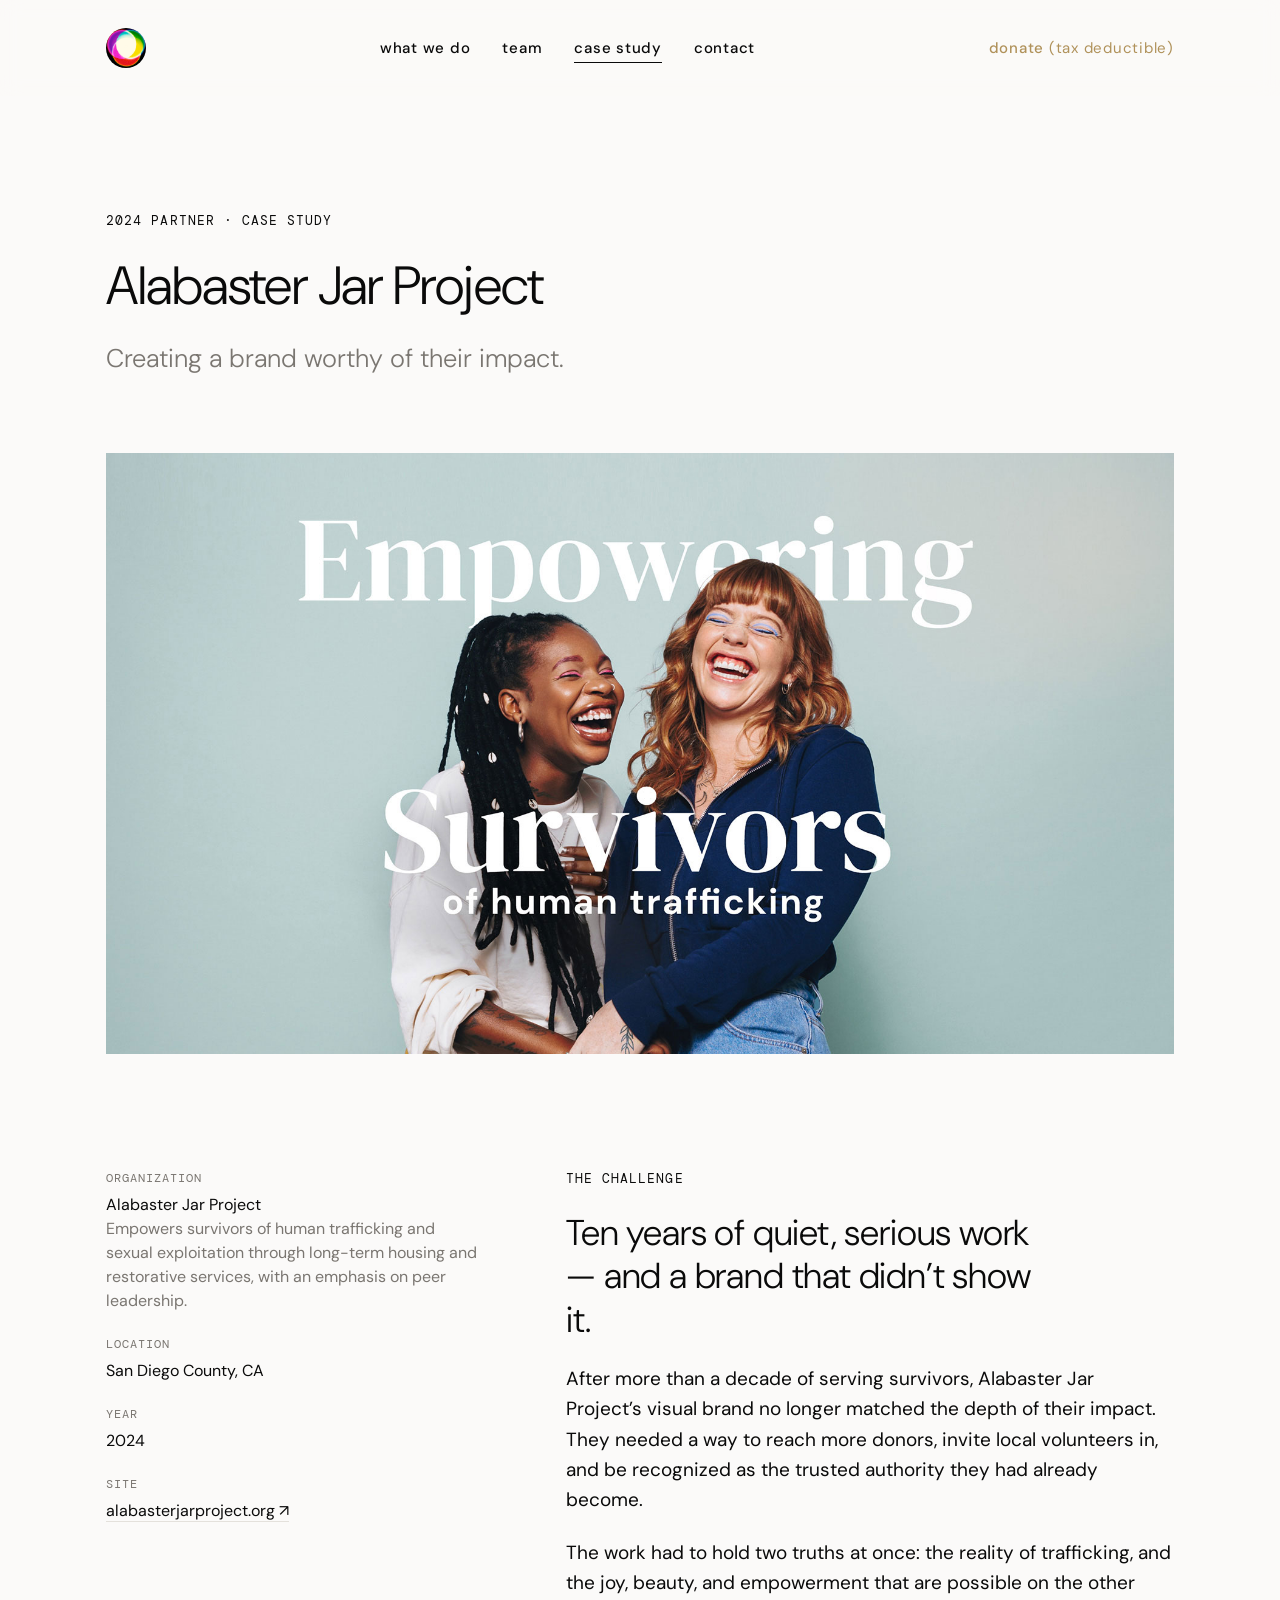
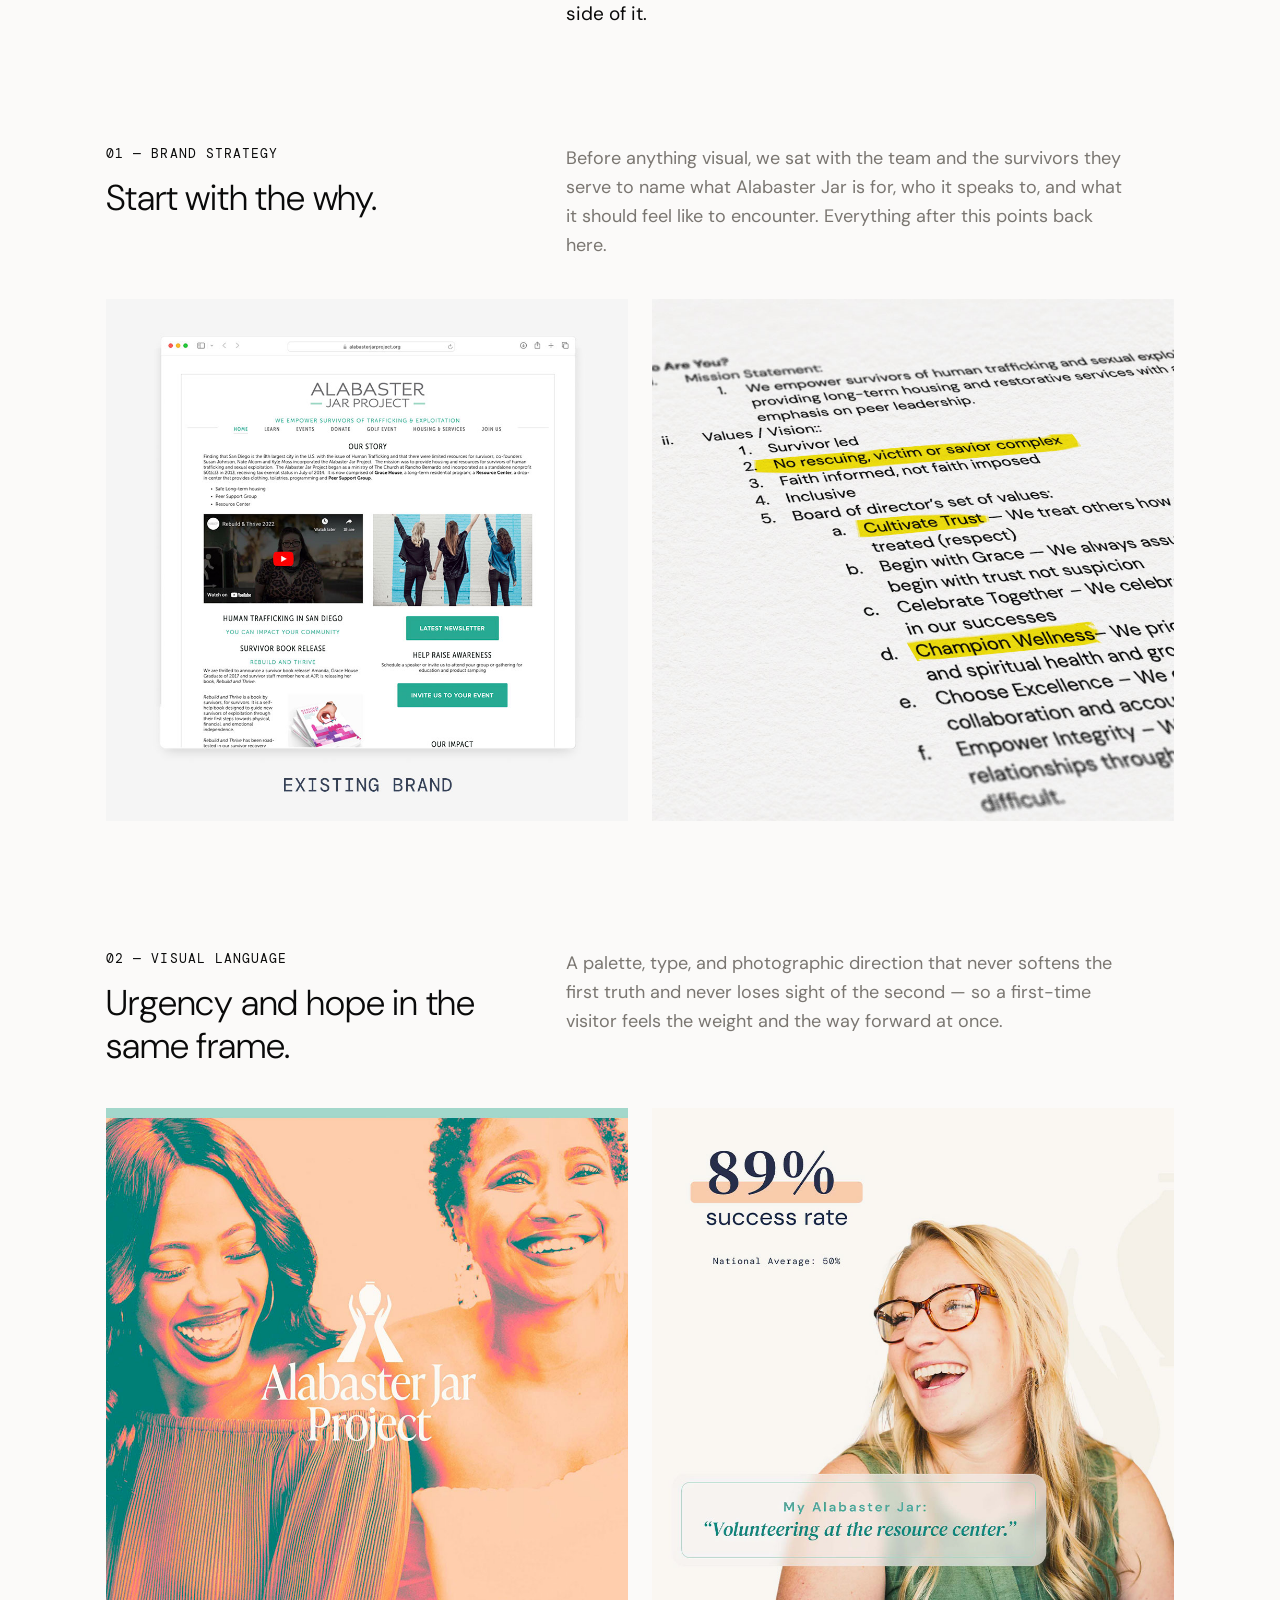
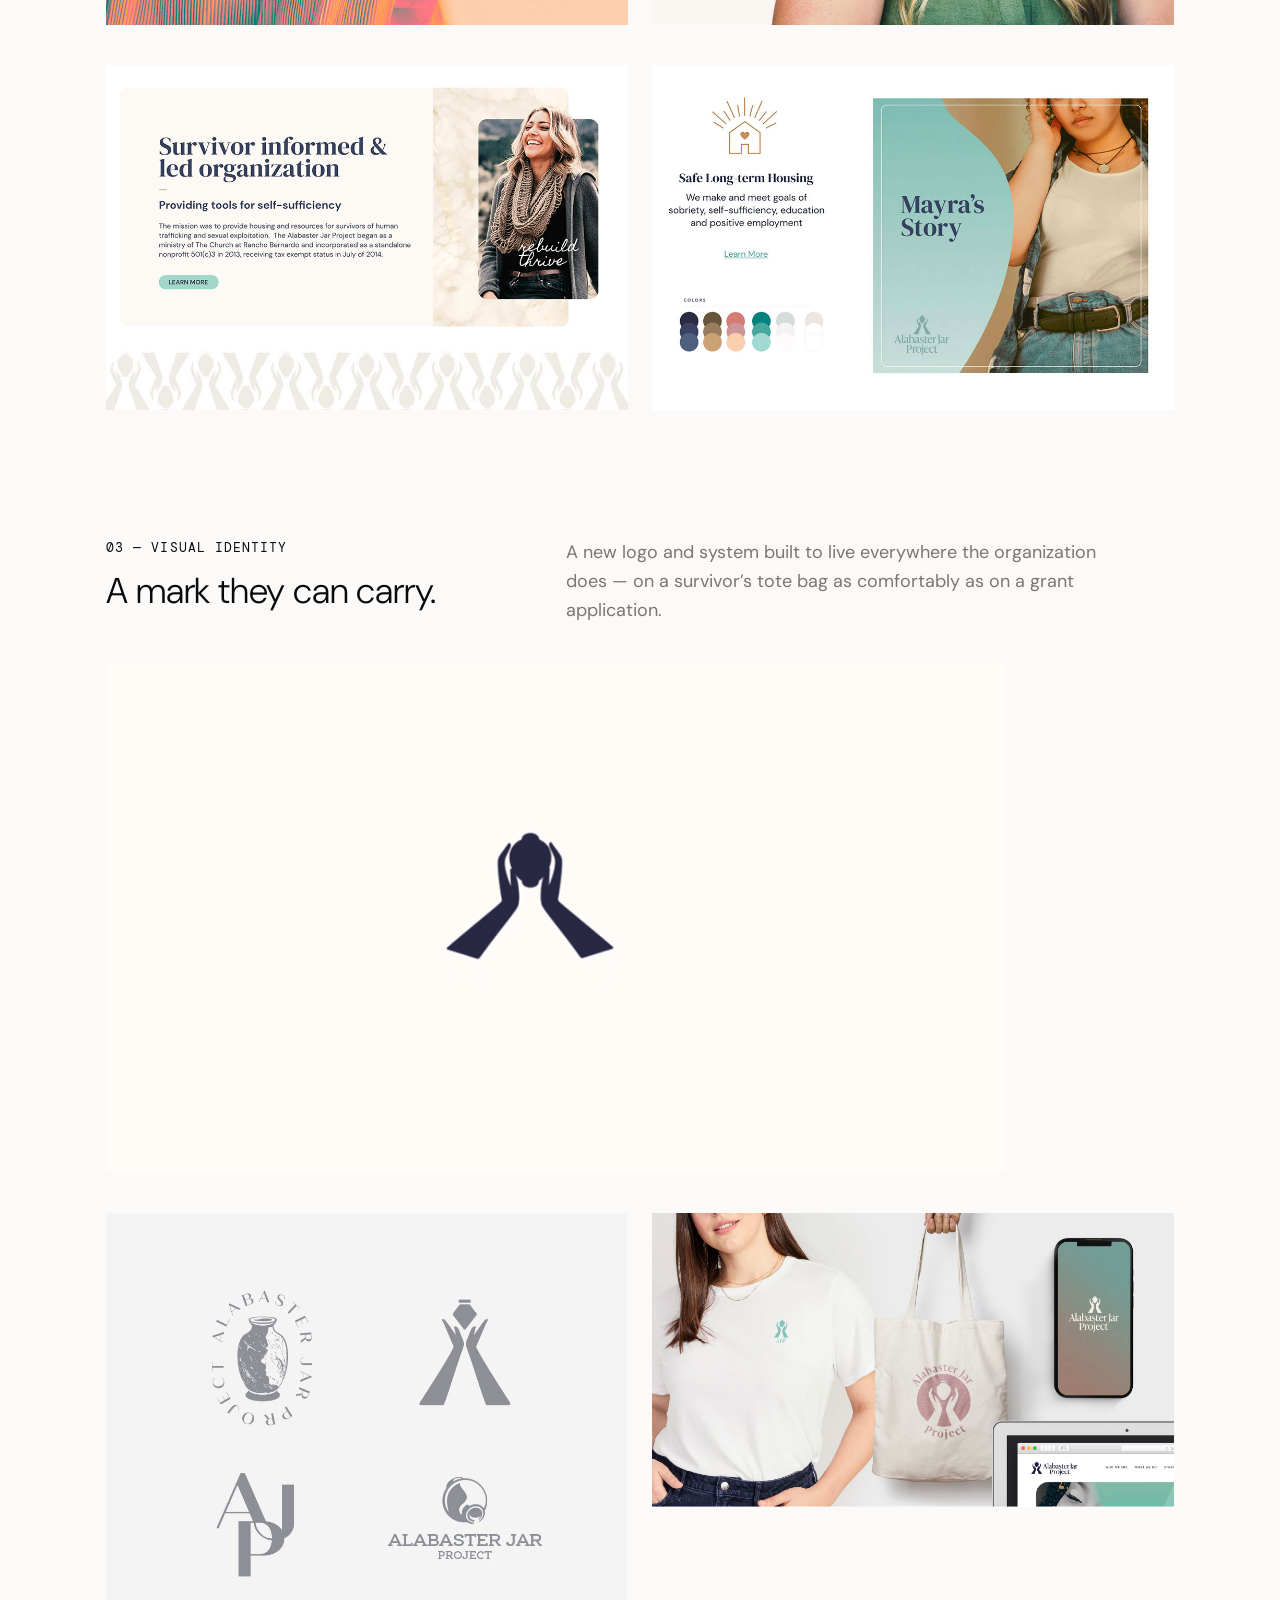
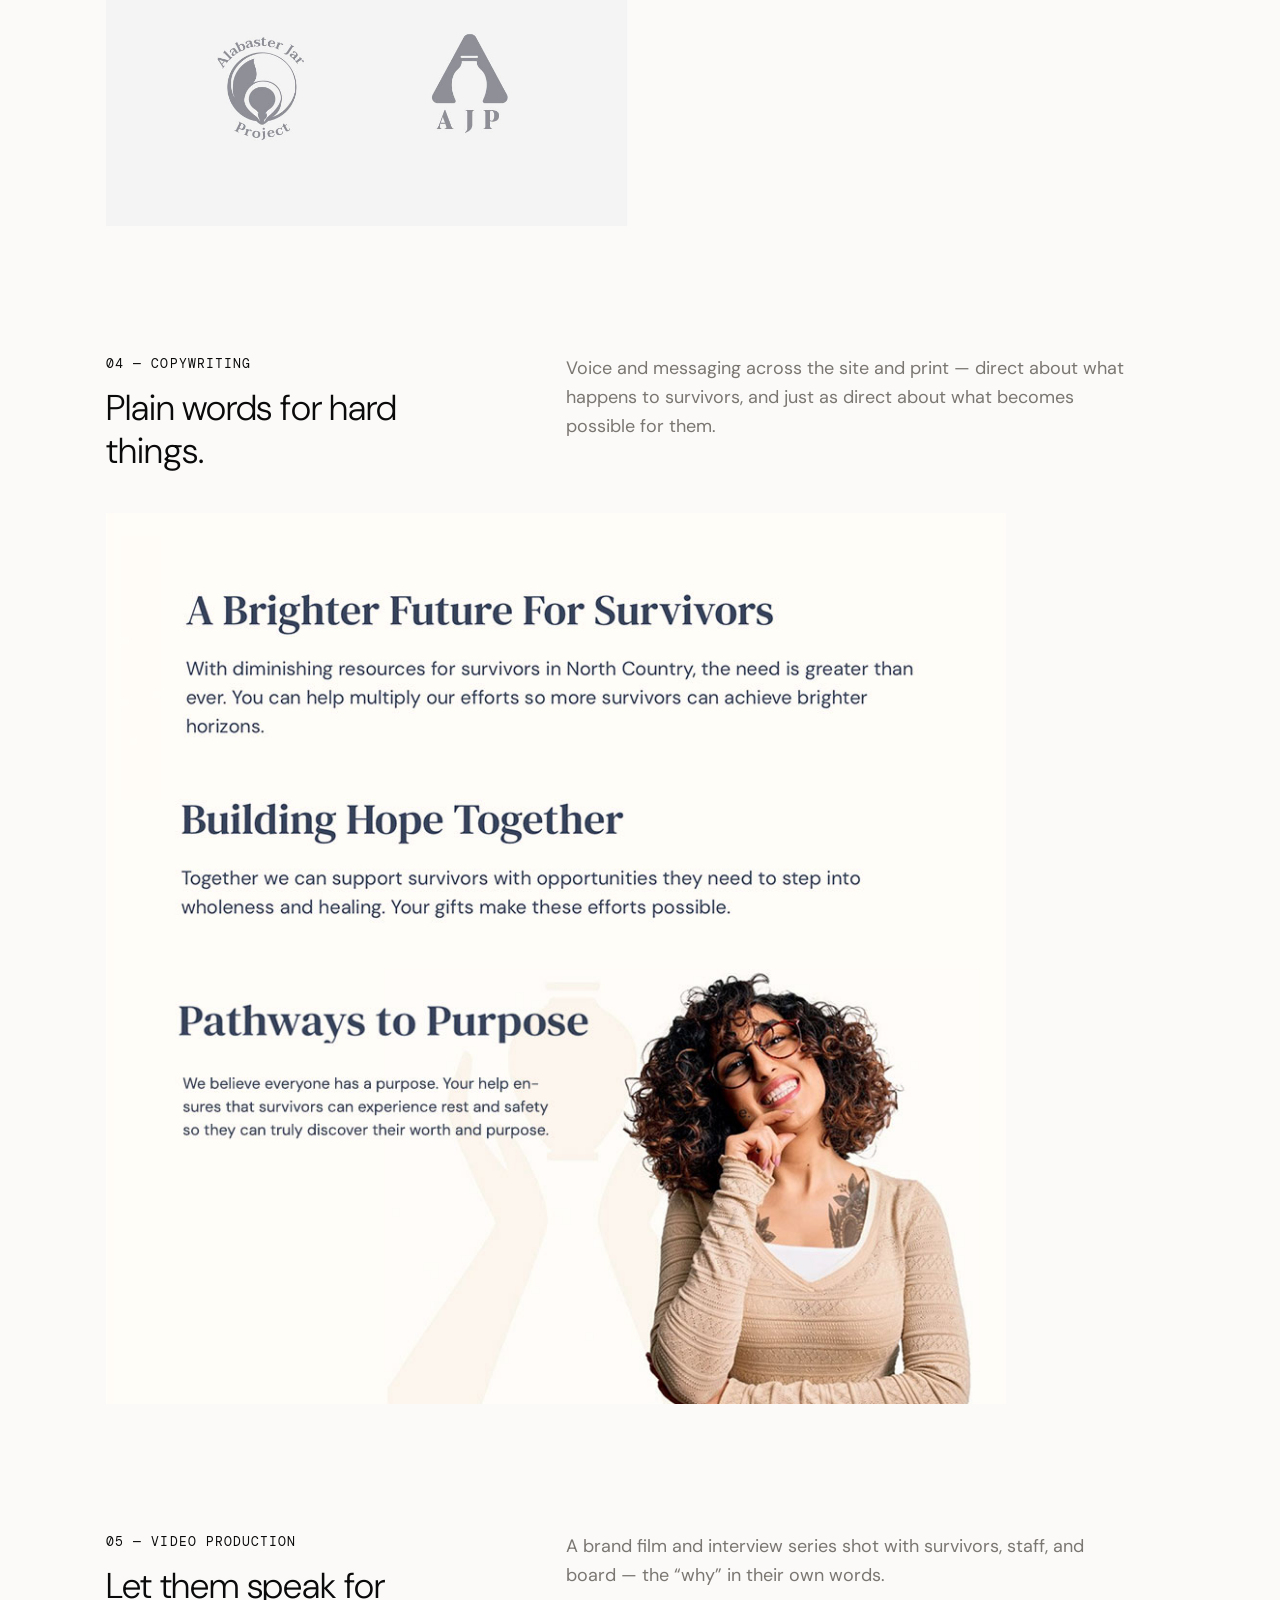
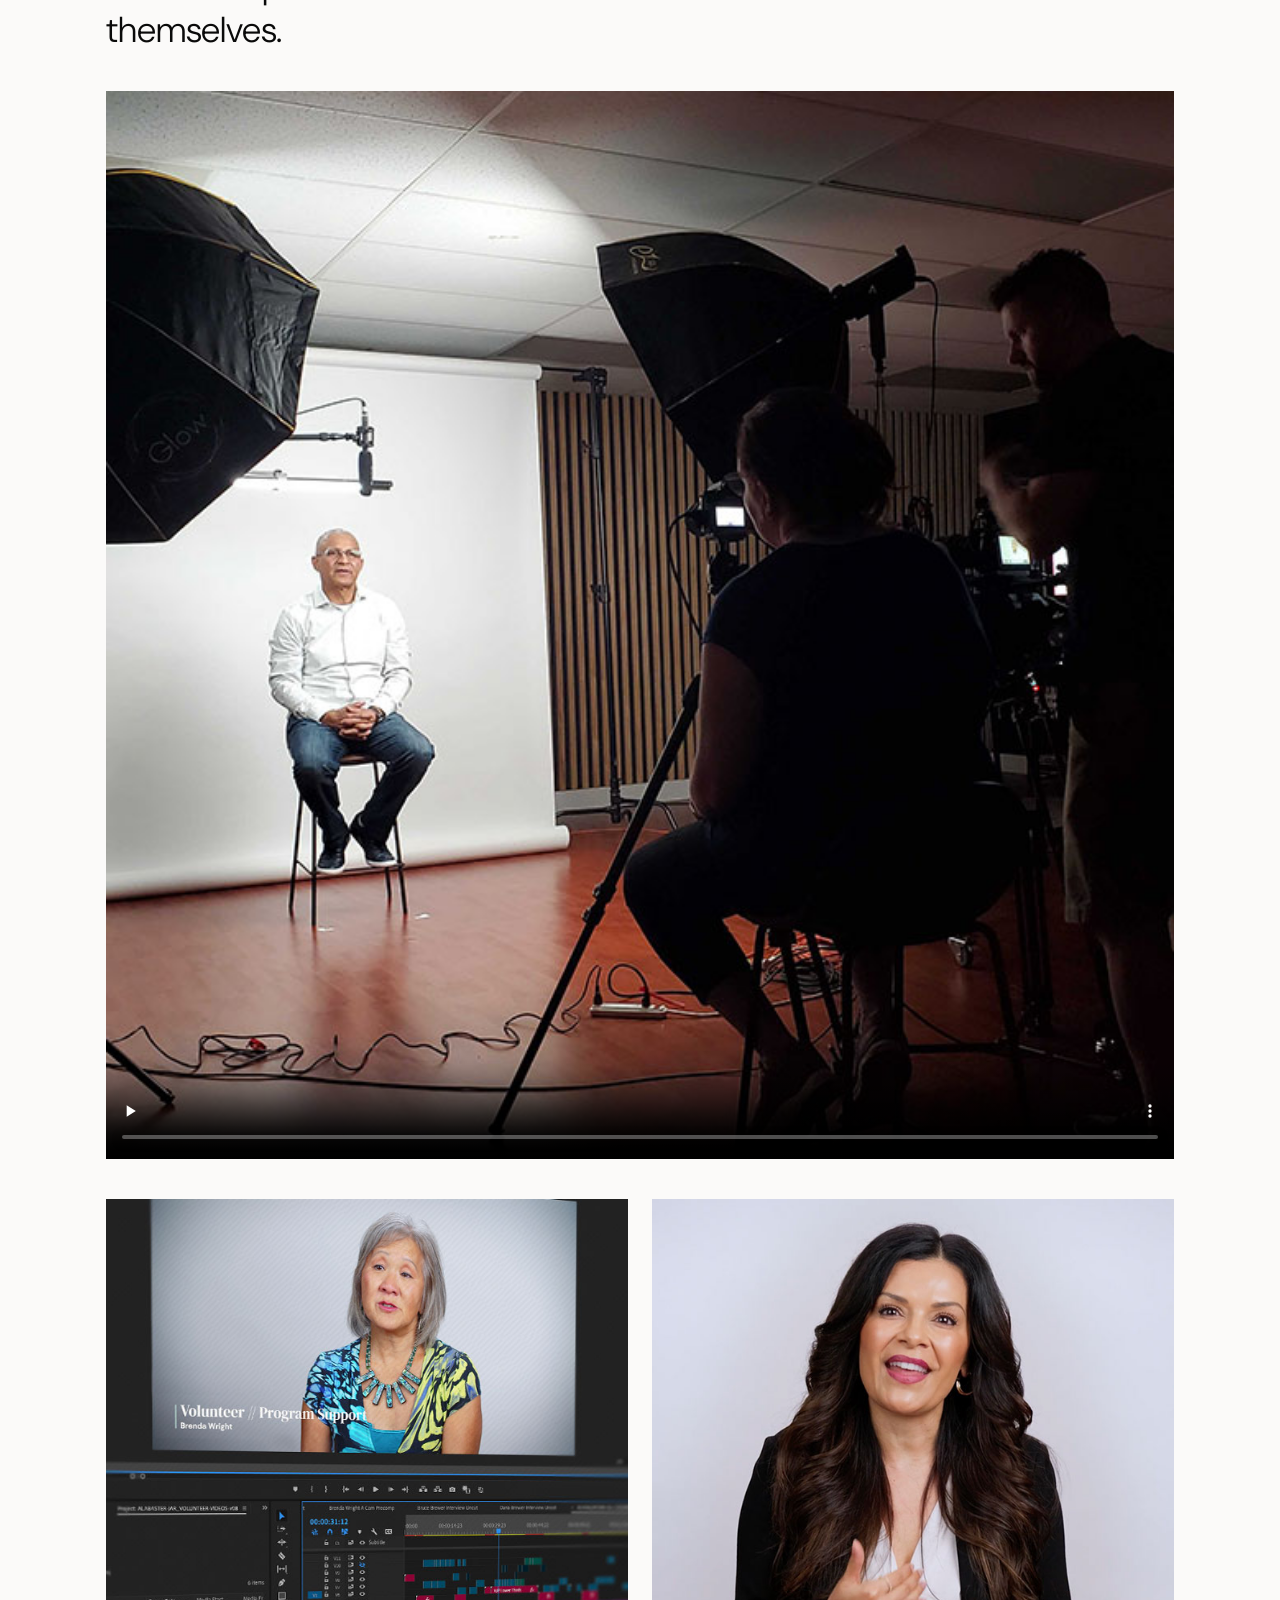
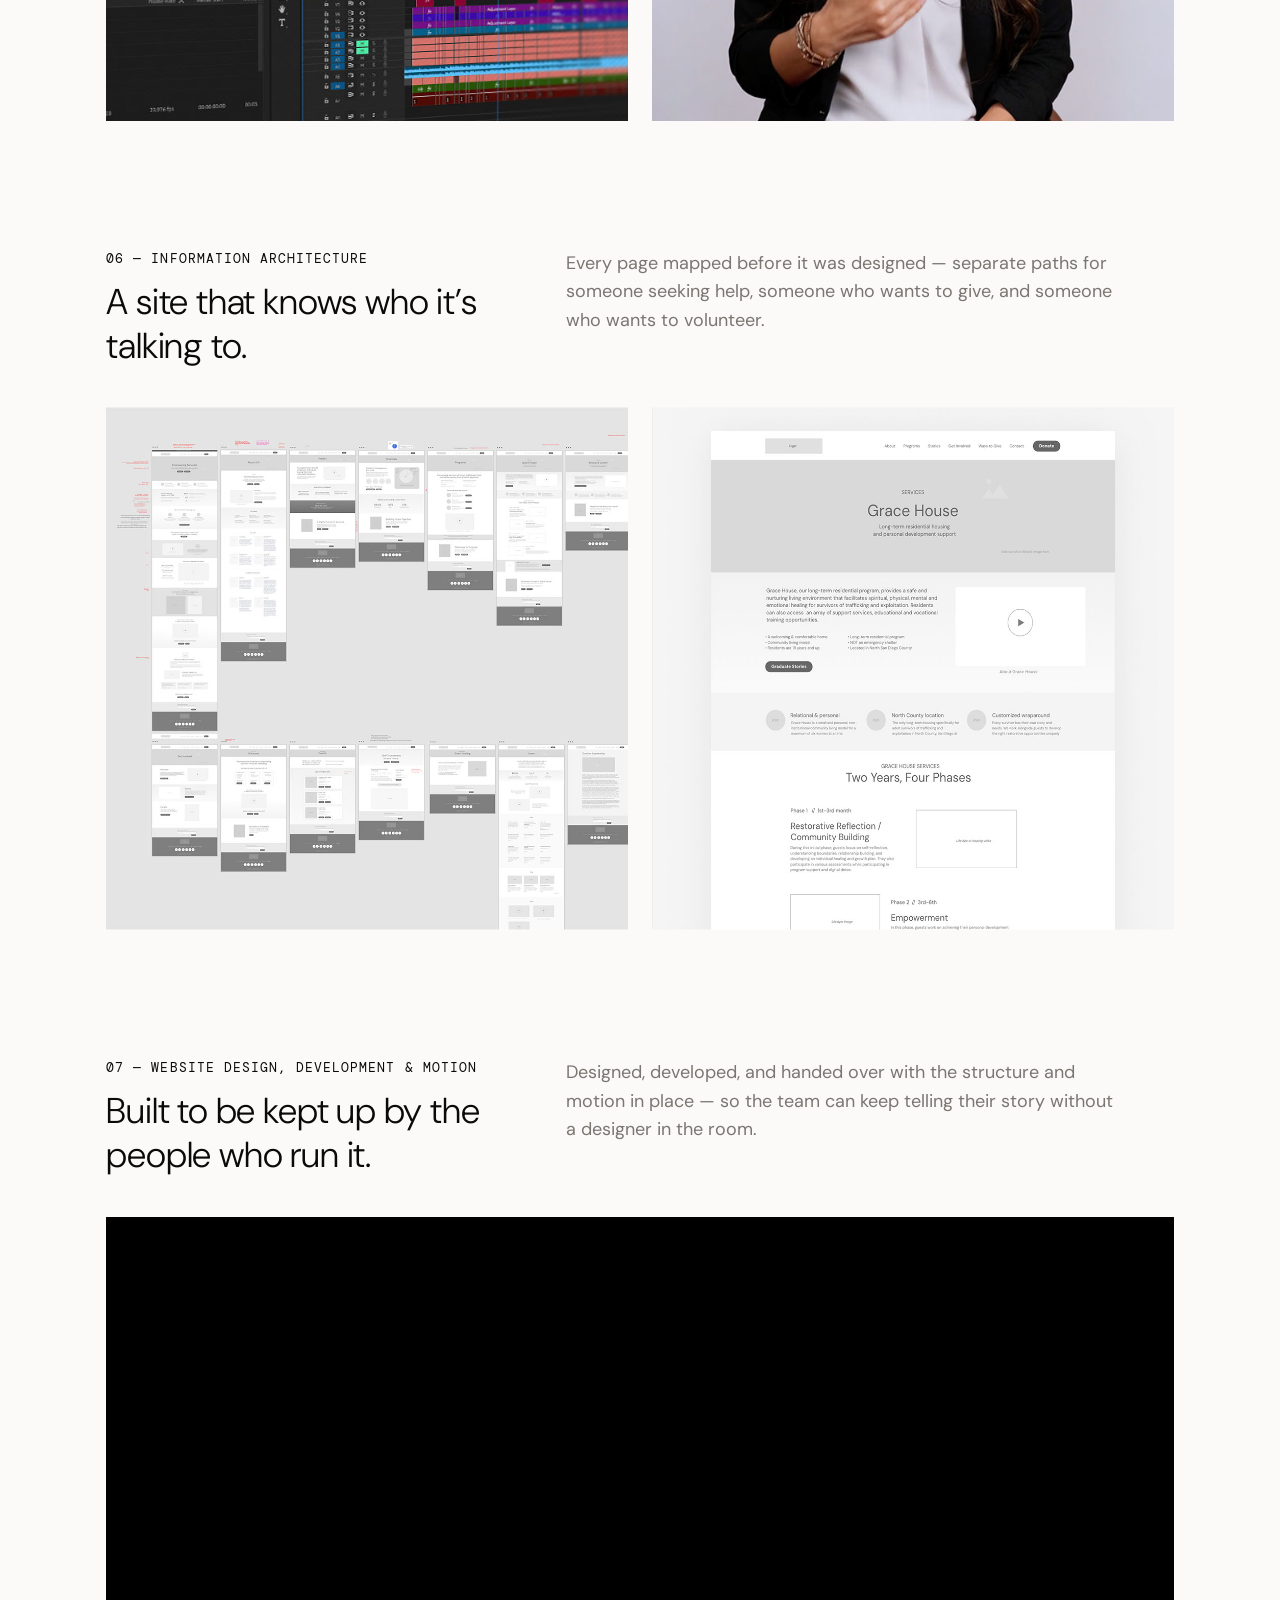
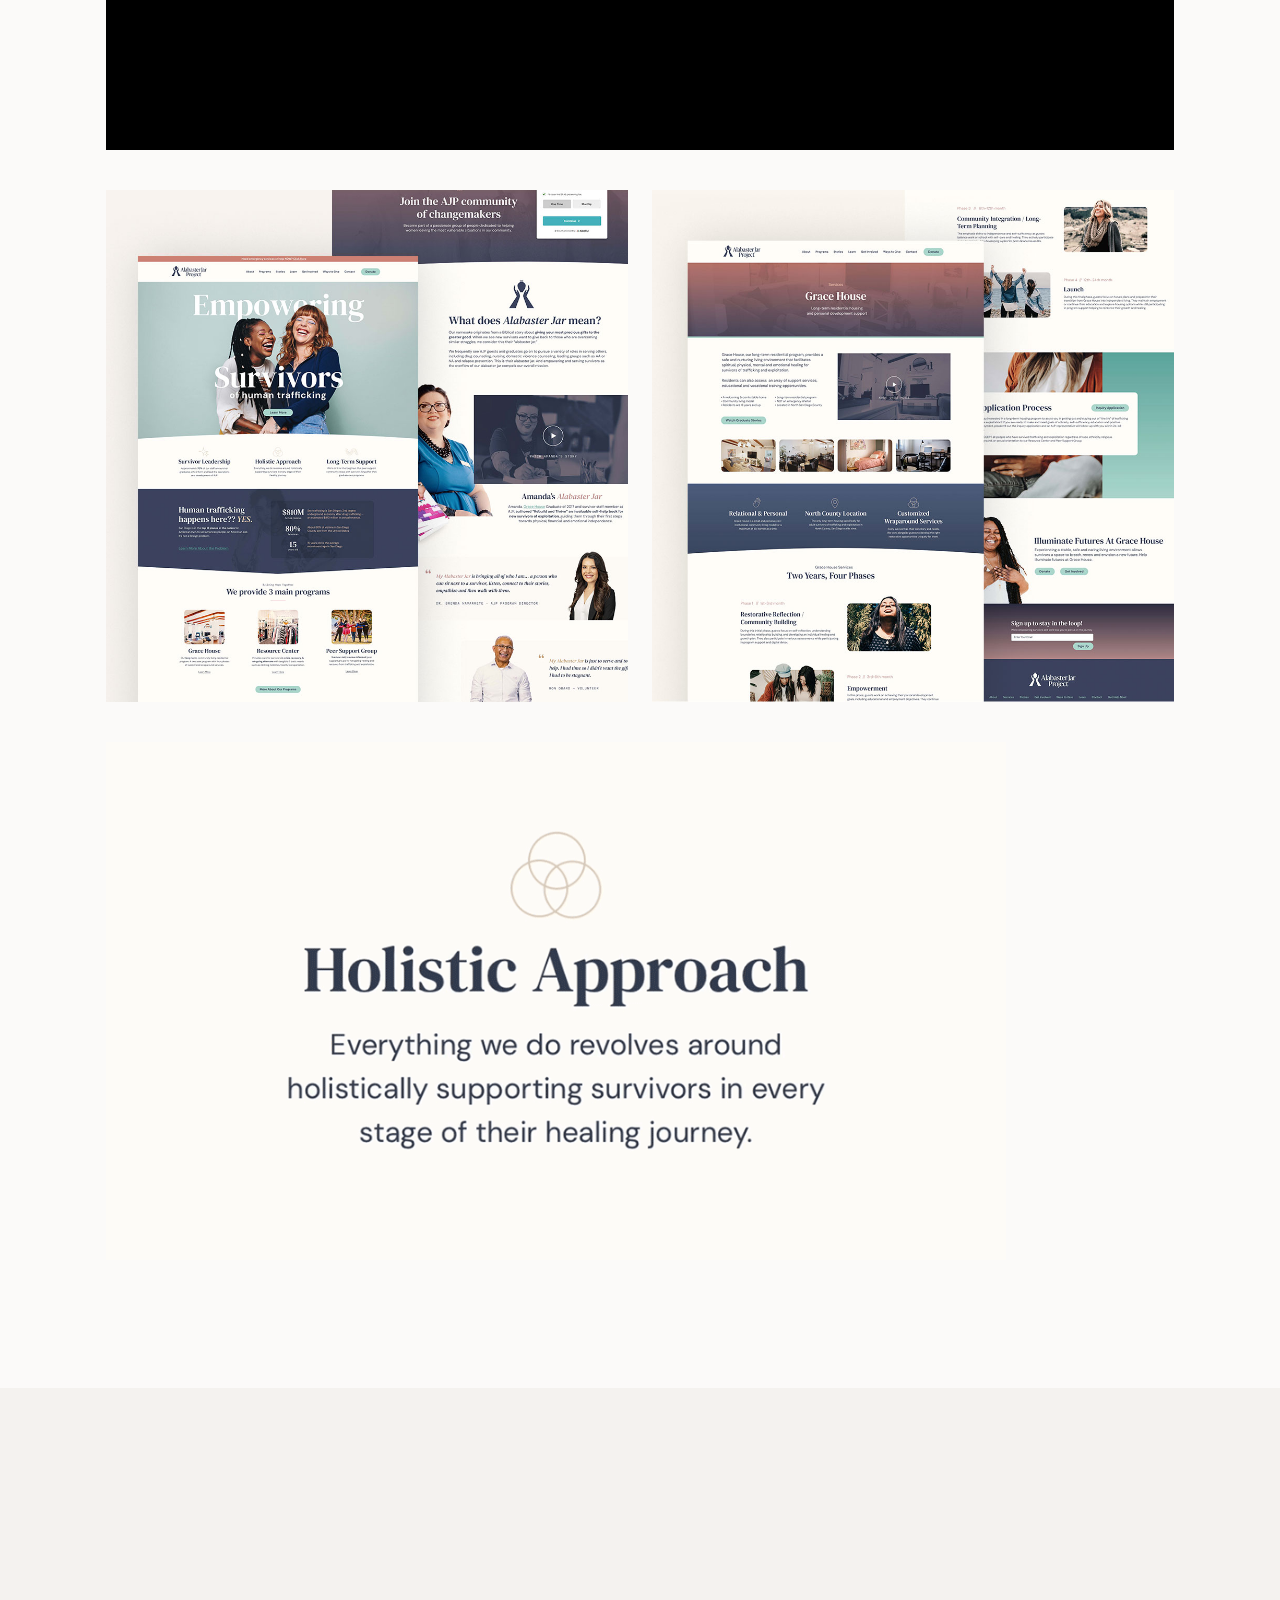
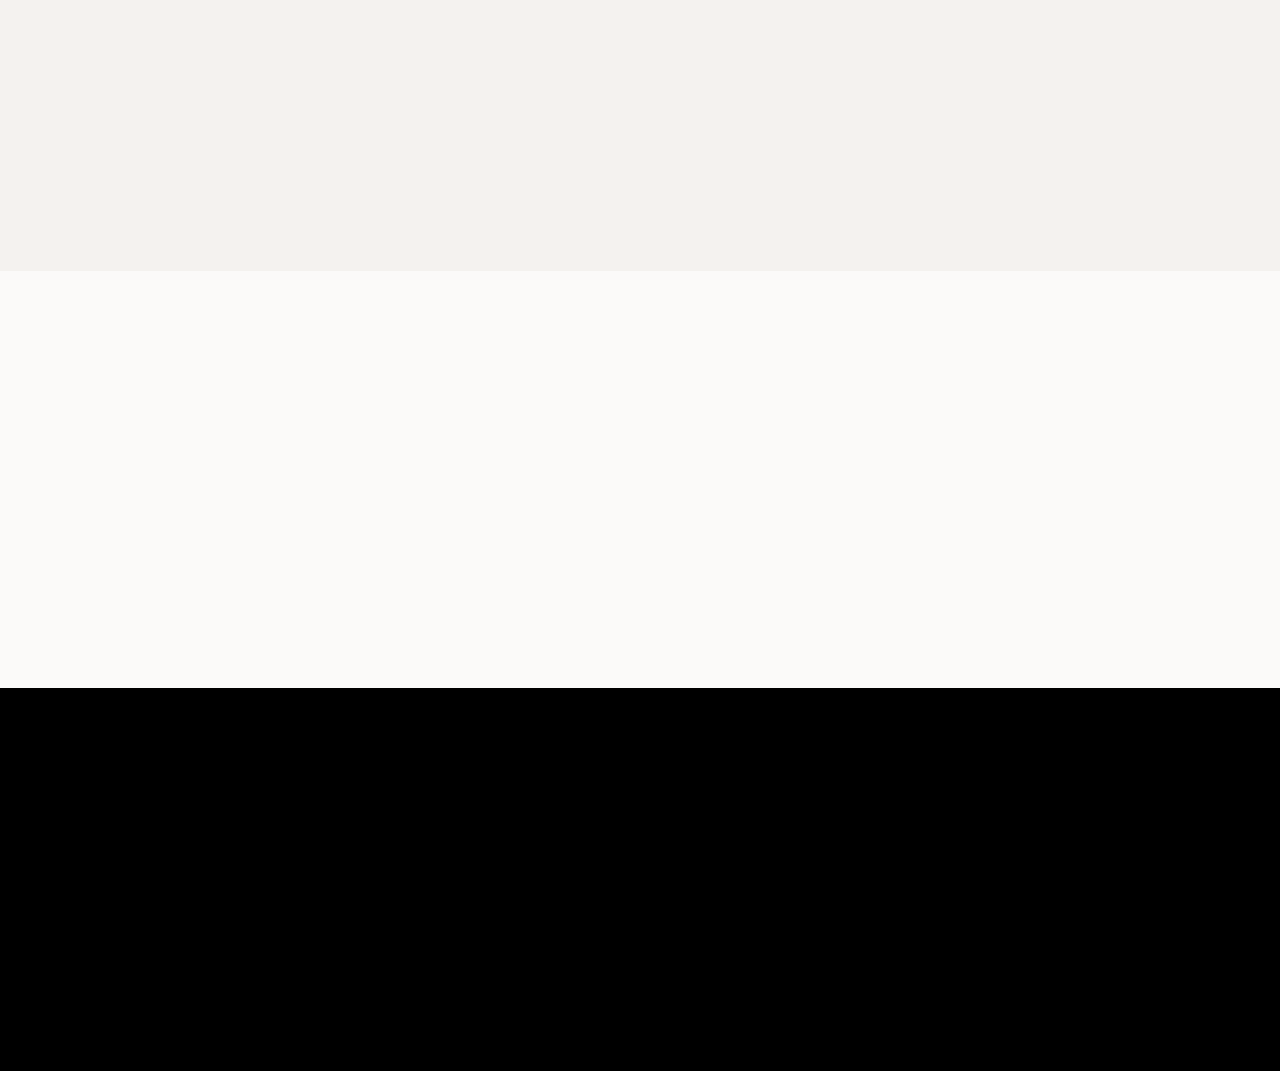
==== case-study.html @ 3134541d "Hello Light site v1: home, case study, team, privacy Co-Authored-By: Claude Fable 5.1 <noreply@anthr" ====
<!doctype html>
<html lang="en">
<head>
  <meta charset="utf-8">
  <meta name="viewport" content="width=device-width, initial-scale=1">
  <title>Alabaster Jar Project — Hello Light</title>
  <meta name="description" content="Creating a brand worthy of their impact. Hello Light's 2024 partnership with Alabaster Jar Project.">
  <meta property="og:image" content="assets/home/Hello-Light-Alabaster-Jar-Project-Hero-Banner.jpg">
  <link rel="preconnect" href="https://fonts.googleapis.com">
  <link rel="preconnect" href="https://fonts.gstatic.com" crossorigin>
  <link href="https://fonts.googleapis.com/css2?family=DM+Mono:wght@400&family=DM+Sans:opsz,wght@9..40,300;9..40,400;9..40,500&display=swap" rel="stylesheet">
  <link rel="icon" type="image/png" sizes="32x32" href="assets/favicon-32.png">
  <link rel="icon" type="image/png" sizes="64x64" href="assets/favicon-64.png">
  <link rel="apple-touch-icon" href="assets/apple-touch-icon.png">
  <link rel="stylesheet" href="styles.css">
</head>
<body>

  <header class="nav" id="top">
    <a class="mark" href="index.html" aria-label="Hello Light — home"><img src="assets/home/StoS-Website.jpg" alt="" width="40" height="40"></a>
    <nav class="nav__links" aria-label="Primary">
      <a href="index.html#what-we-do">what we do</a>
      <a href="team.html">team</a>
      <a href="case-study.html" aria-current="page">case study</a>
      <a href="index.html#contact">contact</a>
    </nav>
    <a class="nav__donate" href="index.html#support">donate <span>(tax deductible)</span></a>
    <button class="nav__toggle" aria-label="Menu" aria-expanded="false" aria-controls="mobile-menu"><span></span><span></span></button>
  </header>
  <nav class="mobile-menu" id="mobile-menu" aria-label="Mobile">
    <a href="index.html#what-we-do">what we do</a>
    <a href="team.html">team</a>
    <a href="case-study.html">case study</a>
    <a href="index.html#contact">contact</a>
    <a href="index.html#support" class="gold">donate</a>
  </nav>

  <main>

    <section class="page-hero">
      <p class="eyebrow">2024 partner · case study</p>
      <h1>Alabaster Jar Project</h1>
      <p class="lede muted">Creating a brand worthy of their impact.</p>
    </section>

    <section class="cs-media cs-media--full">
      <figure>
        <img src="assets/home/Hello-Light-Alabaster-Jar-Project-Hero-Banner.jpg" alt="Alabaster Jar Project — the new website hero: Empowering Survivors of human trafficking" loading="eager">
      </figure>
    </section>

    <section class="cs-intro">
      <div class="cs-intro__facts">
        <dl>
          <div><dt>Organization</dt><dd>Alabaster Jar Project<br><span class="muted">Empowers survivors of human trafficking and sexual exploitation through long-term housing and restorative services, with an emphasis on peer leadership.</span></dd></div>
          <div><dt>Location</dt><dd>San Diego County, CA</dd></div>
          <div><dt>Year</dt><dd>2024</dd></div>
          <div><dt>Site</dt><dd><a href="https://www.alabasterjarproject.org" target="_blank" rel="noopener">alabasterjarproject.org ↗</a></dd></div>
        </dl>
      </div>
      <div class="cs-intro__body">
        <p class="eyebrow">The challenge</p>
        <h2>Ten years of quiet, serious work — and a brand that didn’t show it.</h2>
        <p>After more than a decade of serving survivors, Alabaster Jar Project’s visual brand no longer matched the depth of their impact. They needed a way to reach more donors, invite local volunteers in, and be recognized as the trusted authority they had already become.</p>
        <p>The work had to hold two truths at once: the reality of trafficking, and the joy, beauty, and empowerment that are possible on the other side of it.</p>
      </div>
    </section>

    <!-- 01 Strategy -->
    <section class="phase">
      <div class="phase__head">
        <div class="phase__title">
          <p class="eyebrow">01 — Brand strategy</p>
          <h2>Start with the why.</h2>
        </div>
        <p>Before anything visual, we sat with the team and the survivors they serve to name what Alabaster Jar is for, who it speaks to, and what it should feel like to encounter. Everything after this points back here.</p>
      </div>
      <div class="grid-2 square">
        <figure><img src="assets/case-study/AJP/Strategy-01.jpg" alt="Brand strategy workshop material" loading="lazy"></figure>
        <figure><img src="assets/case-study/AJP/Strategy-02.jpg" alt="Brand strategy — positioning" loading="lazy"></figure>
      </div>
    </section>

    <!-- 02 Visual language -->
    <section class="phase">
      <div class="phase__head">
        <div class="phase__title">
          <p class="eyebrow">02 — Visual language</p>
          <h2>Urgency and hope in the same frame.</h2>
        </div>
        <p>A palette, type, and photographic direction that never softens the first truth and never loses sight of the second — so a first-time visitor feels the weight and the way forward at once.</p>
      </div>
      <div class="grid-2">
        <figure><img src="assets/case-study/AJP/Visual-Lauguage-01.jpg" alt="Visual language — mood and palette" loading="lazy"></figure>
        <figure><img src="assets/case-study/AJP/Visual-Lauguage-04.jpg" alt="Visual language — typography" loading="lazy"></figure>
      </div>
      <div class="grid-2">
        <figure><img src="assets/case-study/AJP/Visual-Lauguage-02.jpg" alt="Visual language — photography direction" loading="lazy"></figure>
        <figure><img src="assets/case-study/AJP/Visual-Lauguage-03.jpg" alt="Visual language — layout" loading="lazy"></figure>
      </div>
    </section>

    <!-- 03 Identity -->
    <section class="phase">
      <div class="phase__head">
        <div class="phase__title">
          <p class="eyebrow">03 — Visual identity</p>
          <h2>A mark they can carry.</h2>
        </div>
        <p>A new logo and system built to live everywhere the organization does — on a survivor’s tote bag as comfortably as on a grant application.</p>
      </div>
      <div class="grid-1 narrow">
        <figure><img src="assets/case-study/AJP/AJP-Logo-Animation.gif" alt="Alabaster Jar Project logo animation" loading="lazy"></figure>
      </div>
      <div class="grid-2">
        <figure><img src="assets/case-study/AJP/Logo-01.jpg" alt="Logo construction" loading="lazy"></figure>
        <figure><img src="assets/case-study/AJP/Logo-03.jpg" alt="Logo applied to merchandise and devices" loading="lazy"></figure>
      </div>
    </section>

    <!-- 04 Copywriting -->
    <section class="phase">
      <div class="phase__head">
        <div class="phase__title">
          <p class="eyebrow">04 — Copywriting</p>
          <h2>Plain words for hard things.</h2>
        </div>
        <p>Voice and messaging across the site and print — direct about what happens to survivors, and just as direct about what becomes possible for them.</p>
      </div>
      <div class="grid-1 narrow">
        <figure><img src="assets/case-study/AJP/copywriting.jpg" alt="Website copy — A Brighter Future For Survivors" loading="lazy"></figure>
      </div>
    </section>

    <!-- 05 Film -->
    <section class="phase">
      <div class="phase__head">
        <div class="phase__title">
          <p class="eyebrow">05 — Video production</p>
          <h2>Let them speak for themselves.</h2>
        </div>
        <p>A brand film and interview series shot with survivors, staff, and board — the “why” in their own words.</p>
      </div>
      <div class="grid-1">
        <figure>
          <video controls preload="none" playsinline poster="assets/case-study/AJP/Video-Production-01.jpg">
            <source src="assets/case-study/AJP/AJP-It-Take-A-Community-1080.mp4" type="video/mp4">
          </video>
        </figure>
      </div>
      <div class="grid-2 square">
        <figure><img src="assets/case-study/AJP/Video-Production-02.jpg" alt="On set — interview lighting" loading="lazy"></figure>
        <figure><img src="assets/case-study/AJP/Video-Production-03.jpg" alt="On set — interview" loading="lazy"></figure>
      </div>
    </section>

    <!-- 06 Information architecture -->
    <section class="phase">
      <div class="phase__head">
        <div class="phase__title">
          <p class="eyebrow">06 — Information architecture</p>
          <h2>A site that knows who it’s talking to.</h2>
        </div>
        <p>Every page mapped before it was designed — separate paths for someone seeking help, someone who wants to give, and someone who wants to volunteer.</p>
      </div>
      <div class="grid-2">
        <figure><img src="assets/case-study/AJP/Info-Architecture-01.jpg" alt="Sitemap and page wireframes" loading="lazy"></figure>
        <figure><img src="assets/case-study/AJP/Info-Architecture-02.jpg" alt="Page wireframes" loading="lazy"></figure>
      </div>
    </section>

    <!-- 07 Website -->
    <section class="phase">
      <div class="phase__head">
        <div class="phase__title">
          <p class="eyebrow">07 — Website design, development &amp; motion</p>
          <h2>Built to be kept up by the people who run it.</h2>
        </div>
        <p>Designed, developed, and handed over with the structure and motion in place — so the team can keep telling their story without a designer in the room.</p>
      </div>
      <div class="grid-1">
        <figure>
          <video autoplay muted loop playsinline preload="metadata">
            <source src="assets/case-study/AJP/Website-Design-03.mp4" type="video/mp4">
          </video>
        </figure>
      </div>
      <div class="grid-2">
        <figure><img src="assets/case-study/AJP/Website-Design-01.jpg" alt="Website — homepage and join page" loading="lazy"></figure>
        <figure><img src="assets/case-study/AJP/Website-Design-04.jpg" alt="Website — interior pages" loading="lazy"></figure>
      </div>
      <div class="grid-1 narrow">
        <figure><img src="assets/case-study/AJP/Website-Design-02.gif" alt="Website — scrolling walkthrough" loading="lazy"></figure>
      </div>
    </section>

    <section class="cs-quotes">
      <blockquote>
        <p>“Collaborating with Hello Light, we created a new logo, videos, brand guide and website. But just as valuable, they helped us dig deeper and tell the ‘why’ behind what we do.”</p>
        <cite>Nate Alcorn — Board Director</cite>
      </blockquote>
      <blockquote>
        <p>“Before working with Hello Light, we spent all of our time and resources on our mission, not brand. This update was such a gift and we believe it will increase volunteer and donor engagement so we can help more survivors.”</p>
        <cite>Susan Johnson — Director &amp; Co-Founder</cite>
      </blockquote>
    </section>

    <section class="cs-next">
      <p class="lede">Every year, one nonprofit. If you know one that should be next — or you’d like to help this continue — we’d love to hear from you.</p>
      <div class="hero__ctas">
        <a class="btn" href="mailto:hello@hellolight.org">say hello</a>
        <a class="btn" href="index.html#support">support the work</a>
      </div>
    </section>

  </main>

  <footer class="footer">
    <p class="verse">“He himself was not the light; he came only as a witness to the light.”<br><span>John 1:8</span></p>
    <div class="footer__row">
      <a class="wordmark" href="index.html"><img class="footer__logo" src="assets/home/hello-light-logo-horizontal-dark.svg" alt="hello light"></a>
      <nav class="footer__links" aria-label="Footer">
        <a href="index.html#what-we-do">what we do</a>
        <a href="team.html">team</a>
        <a href="case-study.html">case study</a>
        <a href="index.html#contact">contact</a>
        <a href="index.html#support">donate</a>
      </nav>
      <div class="footer__social">
        <a href="https://www.instagram.com/_hello_light" rel="noopener" target="_blank">instagram</a>
        <a href="https://www.linkedin.com/company/hellolight" rel="noopener" target="_blank">linkedin</a>
      </div>
    </div>
    <div class="footer__legal">
      <span>© <span id="year">2026</span> Hello Light. All rights reserved.</span>
      <a href="privacy.html">Privacy &amp; Terms</a>
    </div>
  </footer>

  <script src="main.js"></script>
</body>
</html>
---- styles.css ----
/* ---------- Hello Light — base ---------- */
:root {
  --bg: #fbfaf9;
  --bg-2: #f4f2ef;
  --ink: #0a0a0a;
  --muted: #7a7671;
  --line: #e4e1dc;
  --gold: #c1a36a;
  --gold-deep: #b0925a;

  --sans: "DM Sans", system-ui, -apple-system, sans-serif;
  --mono: "DM Mono", ui-monospace, SFMono-Regular, Menlo, monospace;
  /* Wordmark: Neue Haas Grotesk Display Pro 55 Roman when you add an Adobe Fonts kit. */
  --wordmark: "neue-haas-grotesk-display", "DM Sans", system-ui, sans-serif;

  --pad: clamp(24px, 8.3vw, 120px);
  --max: 1440px;
}

*, *::before, *::after { box-sizing: border-box; }
html { scroll-behavior: smooth; -webkit-text-size-adjust: 100%; }
body {
  margin: 0;
  background: var(--bg);
  color: var(--ink);
  font-family: var(--sans);
  font-weight: 400;
  font-size: 18px;
  line-height: 1.5;
  -webkit-font-smoothing: antialiased;
}
img { max-width: 100%; display: block; }
a { color: inherit; text-decoration: none; }
h1, h2, h3, p, ul, ol, figure, blockquote { margin: 0; }
ul, ol { padding: 0; list-style: none; }
.sr-only { position: absolute; width: 1px; height: 1px; overflow: hidden; clip: rect(0 0 0 0); white-space: nowrap; }

/* ---------- type ---------- */
.eyebrow {
  font-family: var(--mono);
  font-size: 13px;
  letter-spacing: 0.08em;
  text-transform: uppercase;
  color: var(--ink);
}
h1 {
  font-weight: 300;
  font-size: clamp(34px, 4.2vw, 60px);
  line-height: 1.18;
  letter-spacing: -0.01em;
  max-width: min(20ch, 60%);
  position: relative; z-index: 1;
}
h2 {
  font-weight: 300;
  font-size: clamp(28px, 2.8vw, 40px);
  line-height: 1.22;
  letter-spacing: -0.005em;
}
h3 { font-weight: 500; font-size: 16px; }
.muted { color: var(--muted); }
.small { font-size: 15px; }
.lede { font-weight: 300; font-size: clamp(22px, 2vw, 28px); line-height: 1.35; }
.wordmark { font-family: var(--wordmark); font-size: 22px; letter-spacing: 0.05em; display: inline-flex; align-items: center; }
.wordmark img { height: 22px; width: auto; display: block; }
.wordmark--light { color: #fff; }
.mark { display: inline-flex; }
.mark img { width: 40px; height: 40px; border-radius: 50%; display: block; transition: transform .4s ease; }
.mark:hover img { transform: rotate(120deg); }

/* ---------- buttons ---------- */
.btn {
  display: inline-flex; align-items: center; gap: 8px;
  padding: 13px 24px;
  border: 1px solid var(--gold);
  border-radius: 999px;
  font-weight: 500;
  font-size: 15px;
  color: var(--gold-deep);
  transition: background .25s ease, color .25s ease, border-color .25s ease, transform .25s ease;
  white-space: nowrap;
}
.btn:hover { background: var(--gold); color: #fff; }
.btn--filled { background: var(--gold); color: #fff; }
.btn--filled:hover { background: var(--gold-deep); border-color: var(--gold-deep); }
.btn:active { transform: translateY(1px); }

/* ---------- layout ---------- */
section, .nav, .footer { padding-left: var(--pad); padding-right: var(--pad); }
section > *, .nav > *, .footer > * { max-width: var(--max); }

/* nav */
.nav {
  position: sticky; top: 0; z-index: 20;
  display: flex; align-items: center; justify-content: space-between;
  padding-top: 28px; padding-bottom: 28px;
  background: color-mix(in srgb, var(--bg) 86%, transparent);
  backdrop-filter: blur(10px); -webkit-backdrop-filter: blur(10px);
  transition: padding .3s ease;
}
.nav.is-scrolled { padding-top: 16px; padding-bottom: 16px; }
.nav__links { display: flex; gap: 32px; }
.nav__links a, .nav__donate, .footer__links a, .footer__social a {
  font-weight: 500; font-size: 15px; letter-spacing: 0.05em;
  position: relative;
}
.nav__links a::after, .footer__links a::after, .footer__social a::after {
  content: ""; position: absolute; left: 0; bottom: -4px; height: 1px; width: 100%;
  background: currentColor; transform: scaleX(0); transform-origin: left;
  transition: transform .3s ease;
}
.nav__links a:hover::after, .footer__links a:hover::after, .footer__social a:hover::after { transform: scaleX(1); }
.nav__donate { color: var(--gold-deep); }
.nav__donate span { font-weight: 400; }
.nav__toggle {
  display: none; background: none; border: 0; padding: 8px; cursor: pointer;
  width: 40px; height: 40px; flex-direction: column; justify-content: center; gap: 6px;
}
.nav__toggle span { display: block; height: 1px; background: var(--ink); transition: transform .3s ease, opacity .3s ease; }
.nav__toggle[aria-expanded="true"] span:first-child { transform: translateY(3.5px) rotate(45deg); }
.nav__toggle[aria-expanded="true"] span:last-child { transform: translateY(-3.5px) rotate(-45deg); }
.mobile-menu {
  display: none; flex-direction: column; gap: 24px;
  padding: 24px var(--pad) 40px;
  background: var(--bg); border-bottom: 1px solid var(--line);
  font-weight: 300; font-size: 28px;
}
.mobile-menu.is-open { display: flex; }
.mobile-menu .gold { color: var(--gold-deep); }

/* hero */
.hero {
  position: relative; overflow: hidden;
  padding-top: clamp(96px, 14vw, 200px); padding-bottom: clamp(96px, 14vw, 200px);
  display: flex; flex-direction: column; gap: 40px;
}
.hero .eyebrow, .hero__ctas { position: relative; z-index: 1; }
.hero h1 { max-width: min(20ch, 62%); }
.hero__ctas { display: flex; flex-wrap: wrap; gap: 14px; }

/* the light — chromatic aberration orb, kept quiet */
.orb {
  position: absolute; right: calc(var(--pad) - 60px); top: 50%;
  width: clamp(220px, 26vw, 380px); aspect-ratio: 1;
  transform: translateY(-50%);
  pointer-events: none;
  opacity: .95;
  z-index: 0;
}
.orb span { position: absolute; inset: 0; border-radius: 50%; filter: blur(10px); }
.orb__r { background: radial-gradient(circle, transparent 0 56%, rgba(255,70,30,.9) 60%, transparent 68%); transform: translate(7px, -5px) scale(1.02); mix-blend-mode: multiply; }
.orb__g { background: radial-gradient(circle, transparent 0 56%, rgba(0,190,110,.6) 60%, transparent 68%); transform: translate(-2px, 4px); mix-blend-mode: multiply; }
.orb__b { background: radial-gradient(circle, transparent 0 56%, rgba(30,80,255,.9) 60%, transparent 68%); transform: translate(-8px, 6px) scale(1.02); mix-blend-mode: multiply; }
.orb__core { background: radial-gradient(circle, #fff 0 52%, rgba(255,255,255,.95) 58%, transparent 64%); filter: blur(4px); }
@media (prefers-reduced-motion: no-preference) {
  .orb { animation: drift 14s ease-in-out infinite; }
  @keyframes drift {
    0%, 100% { transform: translateY(-50%) translateX(0); }
    50% { transform: translateY(-54%) translateX(-10px); }
  }
}

/* what we do */
.what {
  border-top: 1px solid var(--line);
  padding-top: 64px; padding-bottom: 140px;
  display: grid; grid-template-columns: 1fr 1fr; gap: 80px; align-items: start;
}
.what__left { display: grid; gap: 28px; max-width: 560px; }
.services li {
  display: flex; align-items: baseline; gap: 24px;
  padding: 20px 0; border-bottom: 1px solid var(--line);
  font-size: 20px;
}
.services li span { font-family: var(--mono); font-size: 13px; color: var(--muted); }

/* why */
.why {
  background: var(--bg-2);
  padding-top: 140px; padding-bottom: 140px;
  display: grid; gap: 56px;
}
.why__cols { display: grid; grid-template-columns: repeat(3, 1fr); gap: 64px; }
.why__cols div { display: grid; gap: 18px; align-content: start; }
.why__icon { width: 40px; height: 40px; margin-bottom: 10px; }
.why__cols p { font-weight: 300; font-size: 24px; line-height: 1.4; }

/* case study */
.case { padding-top: 140px; padding-bottom: 140px; display: grid; gap: 56px; }
.case__head { display: flex; justify-content: space-between; align-items: flex-end; gap: 32px; }
.case__head > div { display: grid; gap: 14px; }
.case__media { aspect-ratio: 16 / 9; background: #e6e3de; overflow: hidden; }
.case__media img { width: 100%; height: 100%; object-fit: cover; }
.case__row { display: grid; grid-template-columns: 1.6fr 1fr; gap: 80px; align-items: start; }
blockquote { display: grid; gap: 22px; max-width: 720px; }
blockquote p { font-weight: 300; font-size: clamp(22px, 2vw, 28px); line-height: 1.35; }
blockquote cite { font-style: normal; color: var(--muted); font-size: 16px; }
.delivered { display: grid; gap: 10px; font-size: 16px; }
.delivered .eyebrow { color: var(--muted); margin-bottom: 6px; }

/* team */
.team { padding-top: 140px; padding-bottom: 140px; display: grid; gap: 64px; }
.team__head { display: flex; justify-content: space-between; align-items: flex-end; gap: 32px; }
.team__head > div { display: grid; gap: 14px; max-width: 640px; }
.team__grid { display: grid; grid-template-columns: repeat(6, 1fr); gap: 24px; }
.team__grid li { display: grid; gap: 6px; }
.portrait { aspect-ratio: 4 / 3; background: #e6e3de; overflow: hidden; margin-bottom: 10px; }
.portrait img { width: 100%; height: 100%; object-fit: cover; filter: grayscale(1); transition: filter .4s ease; }
.team__grid li:hover .portrait img { filter: grayscale(0); }
.team__grid strong { font-weight: 500; font-size: 16px; }
.team__grid span { font-size: 14px; color: var(--muted); }

/* support + newsletter */
.support {
  background: var(--bg-2);
  padding-top: 140px; padding-bottom: 140px;
  display: grid; grid-template-columns: 1fr 1fr; gap: 80px; align-items: start;
}
.support__ask, .support__news { display: grid; gap: 24px; align-content: start; }
.support__ask { max-width: 560px; }
.support__ask .btn { justify-self: start; }
.support__news { max-width: 520px; }
.newsletter { display: flex; border-bottom: 1px solid var(--ink); }
.newsletter input {
  flex: 1; min-width: 0; border: 0; background: none; padding: 14px 0;
  font: inherit; font-size: 16px; color: var(--ink); outline: none;
}
.newsletter input::placeholder { color: var(--muted); }
.newsletter button {
  border: 0; background: none; padding: 14px 0 14px 24px; cursor: pointer;
  font: inherit; font-weight: 500; font-size: 16px; color: var(--ink);
}
.newsletter button:hover { color: var(--gold-deep); }
.support__news a { border-bottom: 1px solid var(--line); }

/* footer */
.footer {
  background: #000; color: #fff;
  padding-top: 96px; padding-bottom: 40px;
  display: grid; gap: 64px;
}
.footer__logo { height: 34px !important; width: auto; }
.verse { font-weight: 300; font-size: clamp(20px, 1.8vw, 24px); line-height: 1.4; max-width: 720px; }
.verse span { font-family: var(--mono); font-size: 13px; letter-spacing: .08em; text-transform: uppercase; color: #9a958e; display: inline-block; margin-top: 12px; }
.footer__row { display: flex; justify-content: space-between; align-items: center; gap: 32px; flex-wrap: wrap; }
.footer__links, .footer__social { display: flex; gap: 28px; }
.footer__legal { display: flex; justify-content: space-between; gap: 16px; font-size: 13px; color: #9a958e; flex-wrap: wrap; }

/* reveal on scroll */
.reveal { opacity: 0; transform: translateY(14px); transition: opacity .8s ease, transform .8s ease; }
.reveal.is-visible { opacity: 1; transform: none; }
@media (prefers-reduced-motion: reduce) { .reveal { opacity: 1; transform: none; transition: none; } }

/* ---------- responsive ---------- */
@media (max-width: 1100px) {
  .team__grid { grid-template-columns: repeat(3, 1fr); gap: 32px 24px; }
}
@media (max-width: 860px) {
  .nav__links, .nav__donate { display: none; }
  .nav__toggle { display: flex; }
  .what, .support, .case__row { grid-template-columns: 1fr; gap: 56px; }
  .why__cols { grid-template-columns: 1fr; gap: 40px; }
  .case__head, .team__head { flex-direction: column; align-items: flex-start; }
  .what, .why, .case, .team, .support { padding-top: 96px; padding-bottom: 96px; }
  .hero h1 { max-width: 20ch; }
  .orb { right: -28%; top: -9%; bottom: auto; transform: none; opacity: .7; width: 240px; animation: none; }
  .footer__links, .footer__social { flex-wrap: wrap; gap: 16px 24px; }
  .footer__row { flex-direction: column; align-items: flex-start; }
}
@media (max-width: 520px) {
  .team__grid { grid-template-columns: repeat(2, 1fr); }
  .hero__ctas .btn { width: 100%; justify-content: center; }
}

/* ---------- subpages ---------- */
.page-hero { padding-top: clamp(72px, 9vw, 128px); padding-bottom: clamp(56px, 6vw, 96px); display: grid; gap: 24px; }
.page-hero h1 { max-width: 22ch; }
.page-hero .lede { max-width: 640px; }
.nav__links a[aria-current="page"]::after { transform: scaleX(1); }

/* case study */
.cs-media { padding-top: 0; padding-bottom: clamp(56px, 6vw, 96px); }
.cs-media figure { background: #e6e3de; overflow: hidden; }
.cs-media figure img { width: 100%; height: 100%; object-fit: cover; }
.cs-media--full figure { aspect-ratio: 16 / 9; }
.cs-media--pair { display: grid; grid-template-columns: 1fr 1fr; gap: 24px; }
.cs-media--pair figure { aspect-ratio: 4 / 3; }
.cs-intro { padding-top: clamp(24px, 3vw, 48px); padding-bottom: clamp(72px, 9vw, 128px); display: grid; grid-template-columns: 1fr 1.6fr; gap: 80px; align-items: start; }
.cs-intro dl { display: grid; gap: 22px; margin: 0; }
.cs-intro dt { font-family: var(--mono); font-size: 12px; letter-spacing: .08em; text-transform: uppercase; color: var(--muted); margin-bottom: 6px; }
.cs-intro dd { margin: 0; font-size: 16px; line-height: 1.5; }
.cs-intro dd a { border-bottom: 1px solid var(--line); }
.cs-intro__body, .cs-text { display: grid; gap: 22px; }
.cs-intro__body h2, .cs-text h2 { max-width: 20ch; }
.cs-intro__body p:not(.eyebrow), .cs-text p:not(.eyebrow) { max-width: 640px; font-size: 19px; line-height: 1.6; }
.cs-text { padding-top: 0; padding-bottom: clamp(72px, 9vw, 128px); }
.cs-delivered { padding-top: 0; padding-bottom: clamp(72px, 9vw, 128px); display: grid; gap: 24px; }
.services--two { display: grid; grid-template-columns: 1fr 1fr; column-gap: 64px; }
.cs-quotes { background: var(--bg-2); padding-top: clamp(72px, 9vw, 128px); padding-bottom: clamp(72px, 9vw, 128px); display: grid; grid-template-columns: 1fr 1fr; gap: 64px; }
.cs-next { padding-top: clamp(72px, 9vw, 128px); padding-bottom: clamp(72px, 9vw, 128px); display: grid; gap: 32px; }
.cs-next .lede { max-width: 720px; }

/* team page */
.people { padding-top: 0; padding-bottom: clamp(72px, 9vw, 128px); }
.people__list { display: grid; gap: 64px; }
.people__list li { display: grid; grid-template-columns: 280px 1fr; gap: 48px; align-items: start; padding-top: 48px; border-top: 1px solid var(--line); }
.people__list .portrait { margin: 0; }
.people__meta { display: grid; gap: 12px; max-width: 560px; }
.people__meta h2 { font-size: 28px; }
.people__meta .eyebrow { color: var(--muted); }

/* legal */
.legal { padding-top: 0; padding-bottom: clamp(72px, 9vw, 128px); display: grid; gap: 72px; max-width: calc(720px + 2 * var(--pad)); }
.legal article { display: grid; gap: 14px; }
.legal h2 { margin-bottom: 8px; }
.legal h3 { margin-top: 18px; }
.legal p { font-size: 17px; line-height: 1.6; color: #3a3733; }
.legal a { border-bottom: 1px solid var(--line); }

@media (max-width: 860px) {
  .cs-intro, .cs-quotes, .services--two, .cs-media--pair { grid-template-columns: 1fr; }
  .people__list li { grid-template-columns: 1fr; gap: 24px; }
  .people__list .portrait { max-width: 280px; }
}

/* full-bleed image band */
.band { padding: 0 0 clamp(72px, 9vw, 128px); }
.band figure { max-width: none; aspect-ratio: 3 / 1; background: #e6e3de; overflow: hidden; }
.band figure img { width: 100%; height: 100%; object-fit: cover; }

/* case study phases */
.phase { padding-top: 0; padding-bottom: clamp(96px, 10vw, 160px); display: grid; gap: 40px; }
.phase__head { display: grid; grid-template-columns: 1fr 1.6fr; gap: 80px; align-items: start; }
.phase__head h2 { max-width: 18ch; }
.phase__head p:not(.eyebrow) { max-width: 560px; font-size: 18px; line-height: 1.6; color: var(--muted); }
.phase__title { display: grid; gap: 12px; }
.grid-2 { display: grid; grid-template-columns: 1fr 1fr; gap: 24px; align-items: start; }
.grid-2 figure, .grid-1 figure { background: #f1efeb; overflow: hidden; }
.grid-2 img, .grid-1 img, .grid-1 video { width: 100%; height: auto; display: block; }
.grid-1 { display: grid; gap: 24px; }
.grid-1.narrow figure { max-width: 900px; }
.grid-2.square figure { aspect-ratio: 1; }
.grid-2.square img { height: 100%; object-fit: cover; }
video { background: #000; }
@media (max-width: 860px) {
  .phase__head, .grid-2 { grid-template-columns: 1fr; gap: 24px; }
  .band figure { aspect-ratio: 16 / 9; }
}
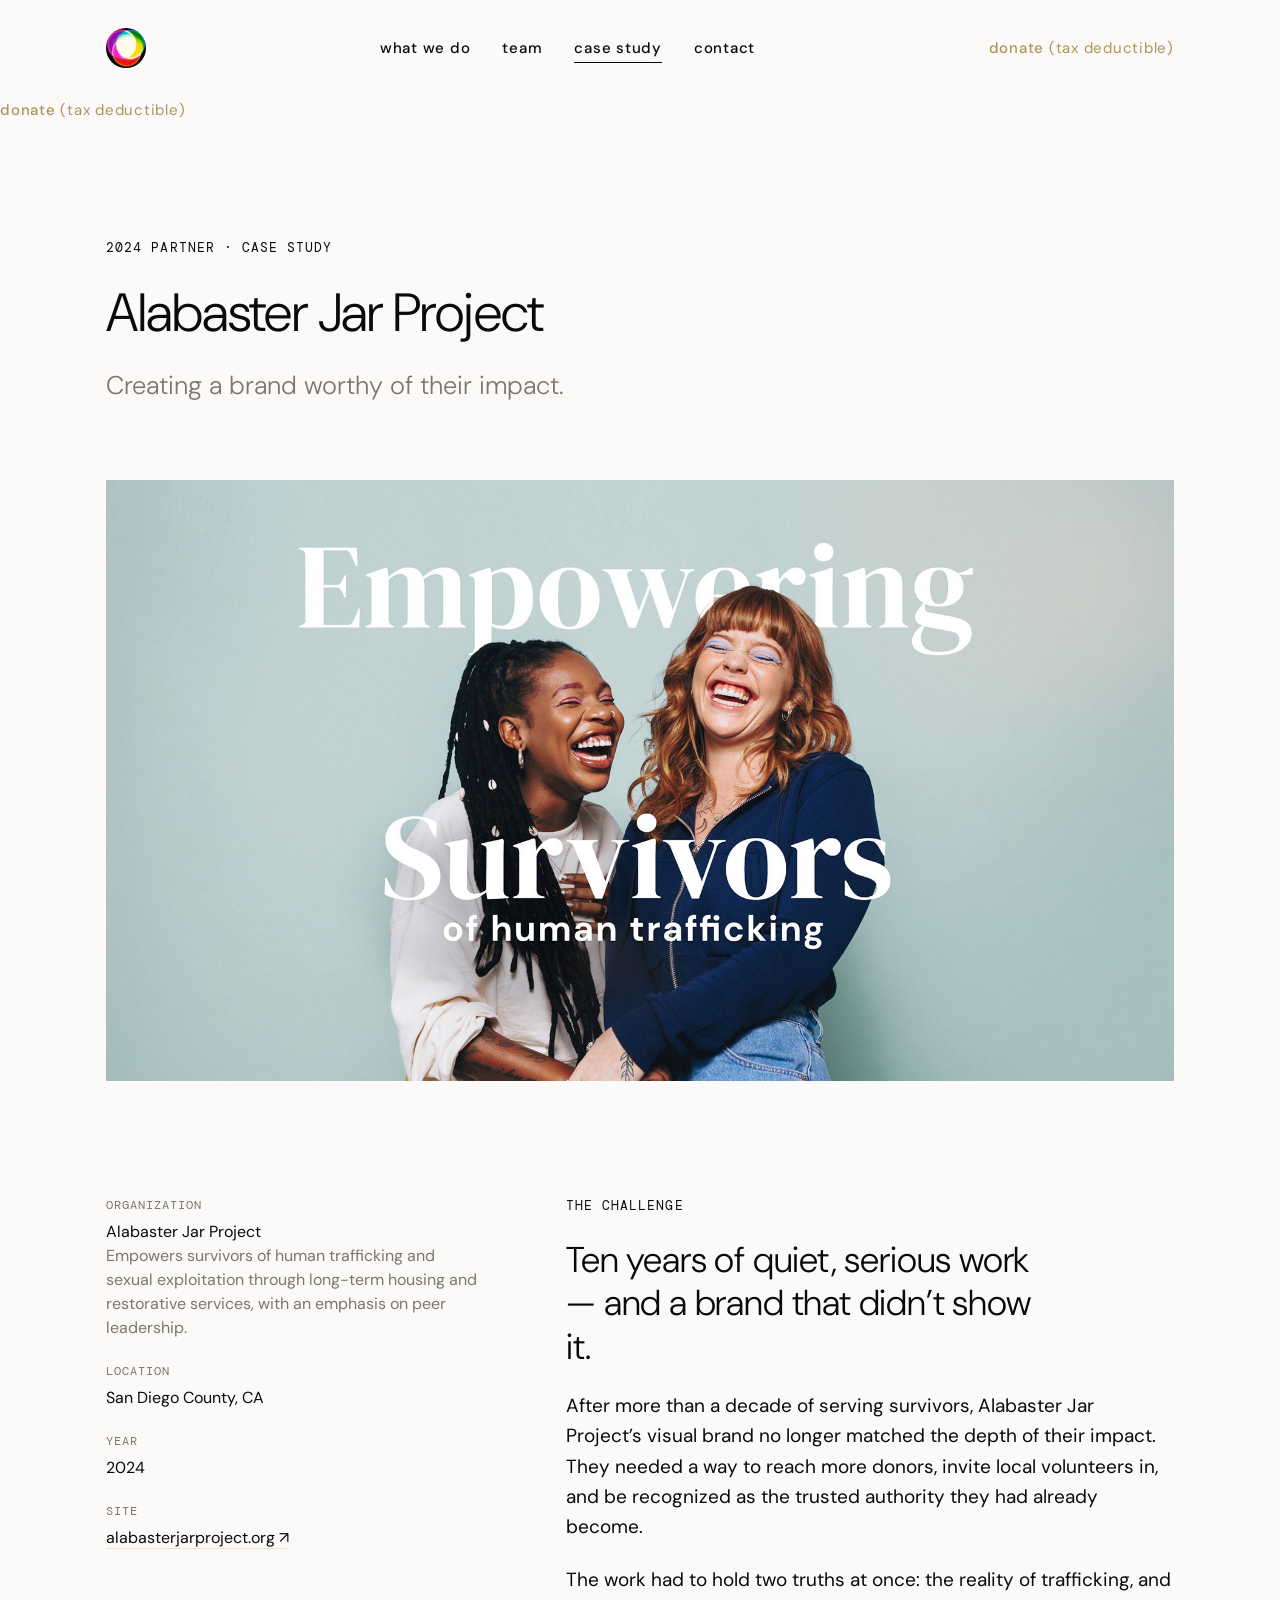
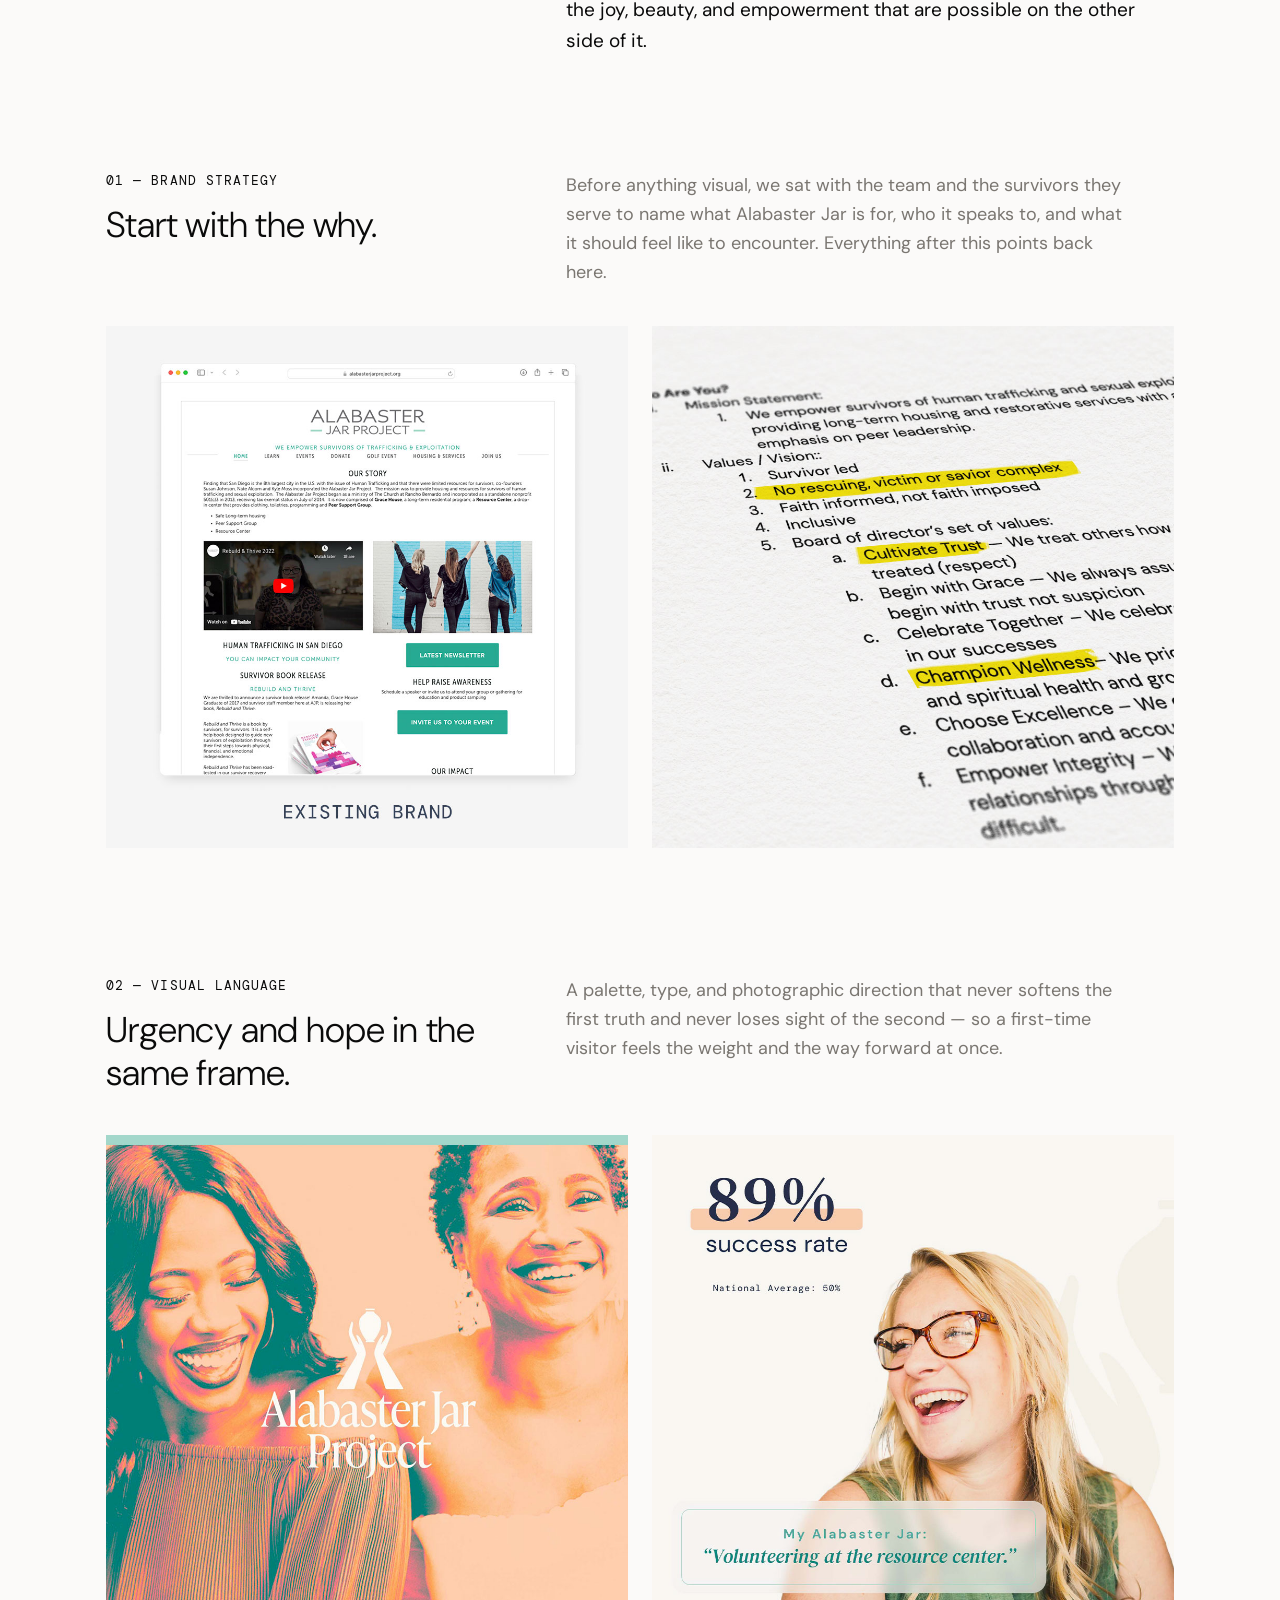
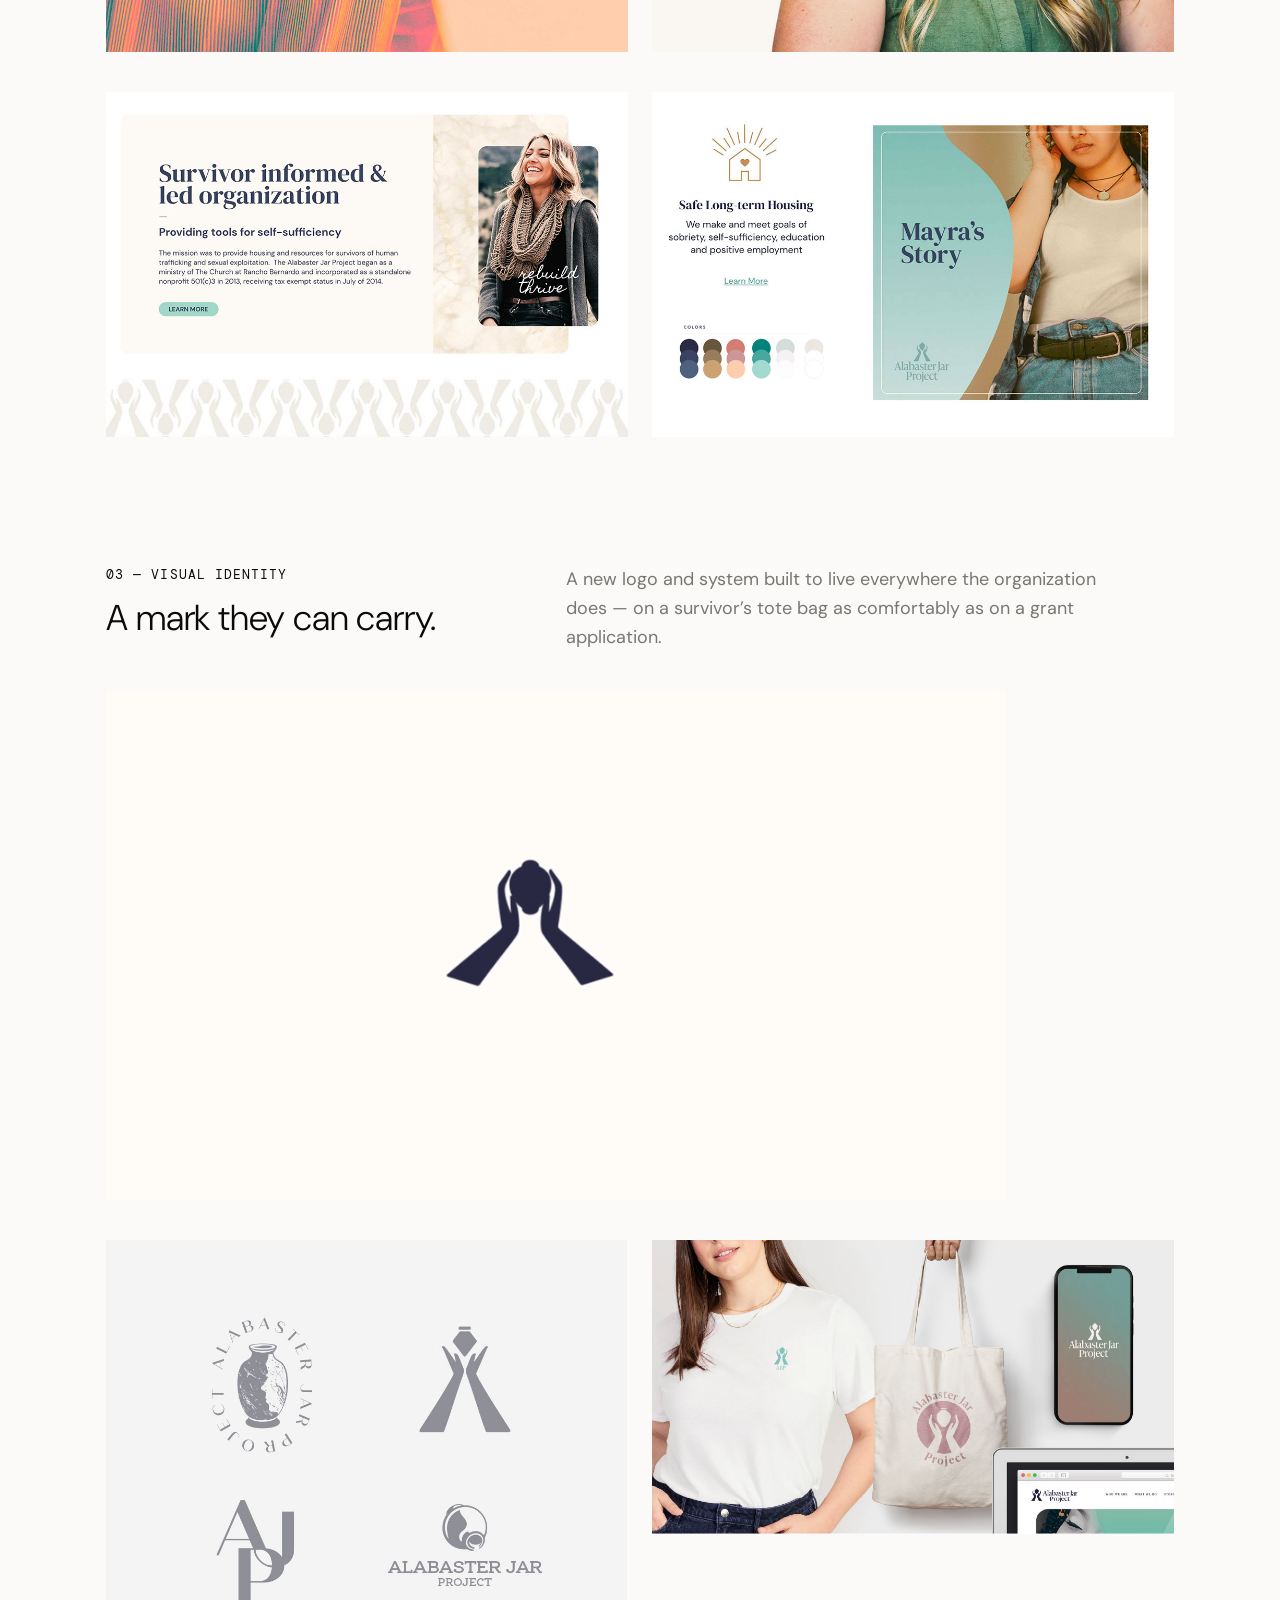
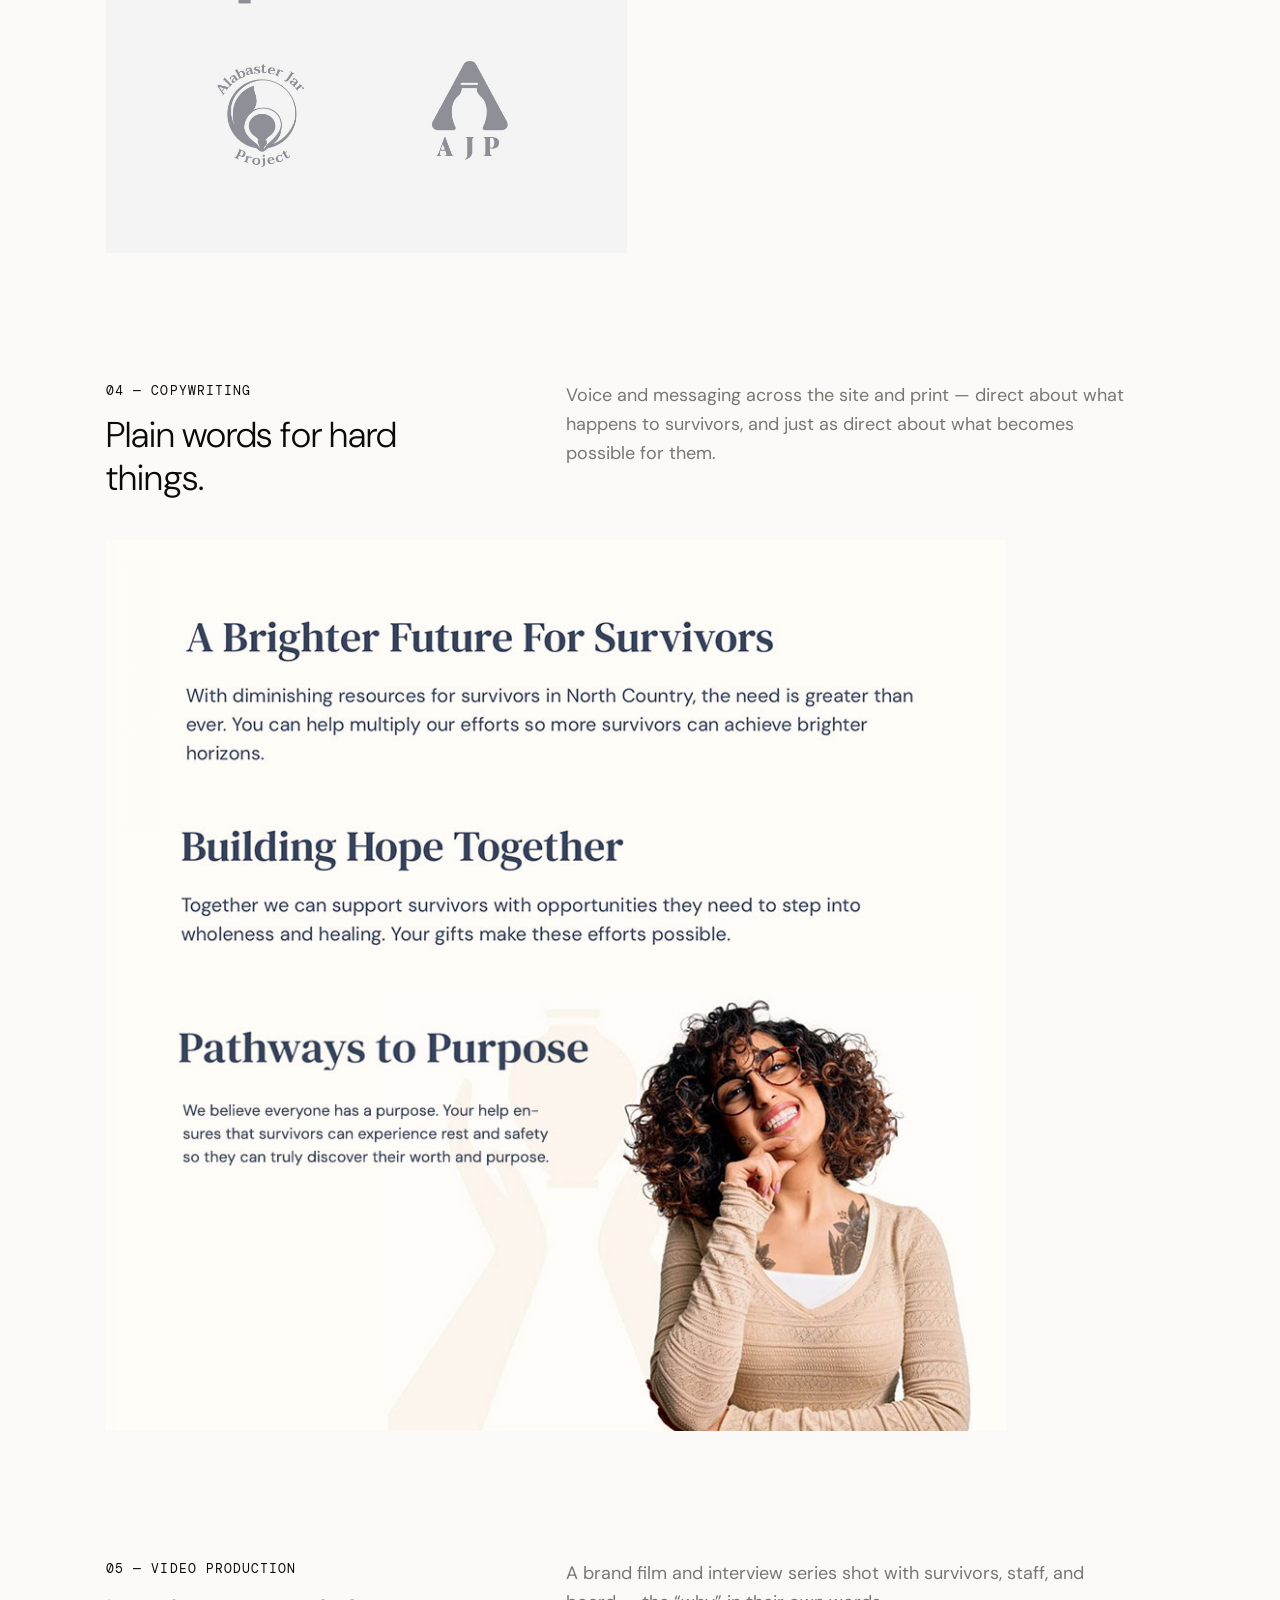
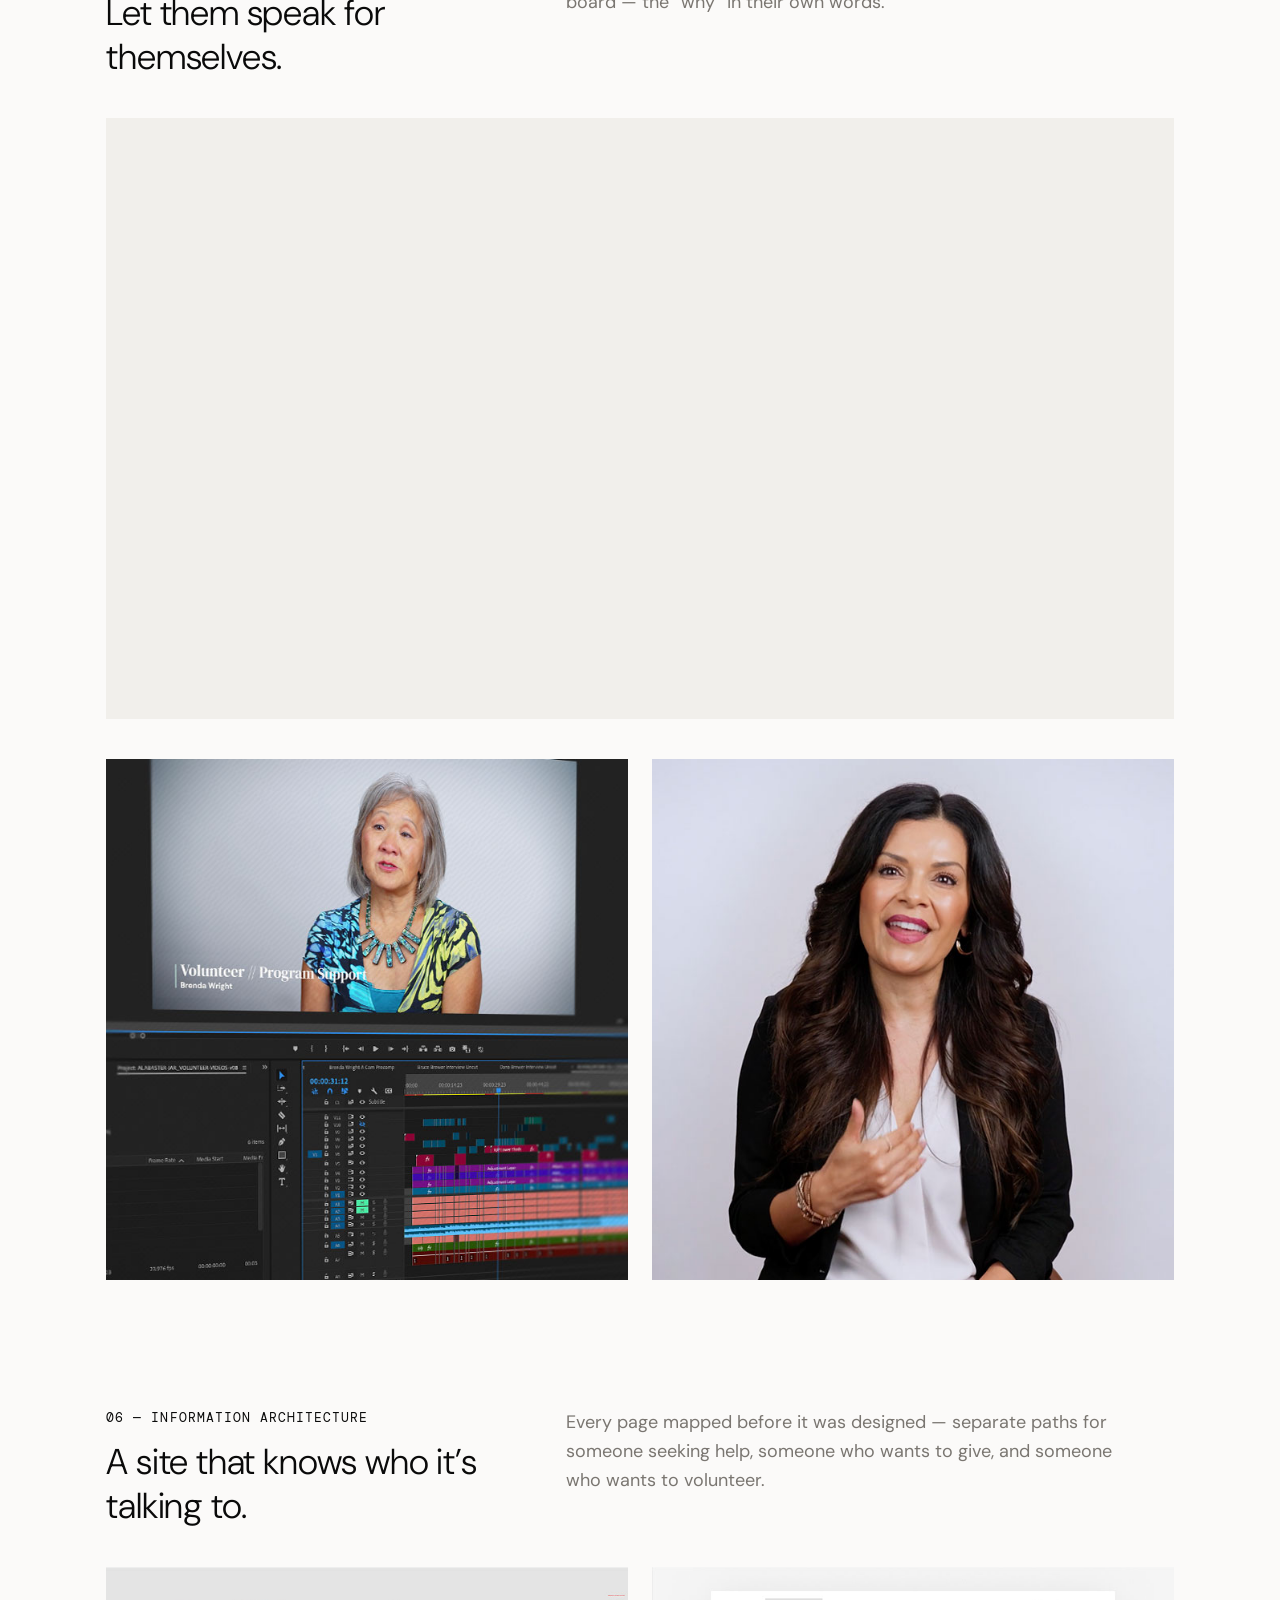
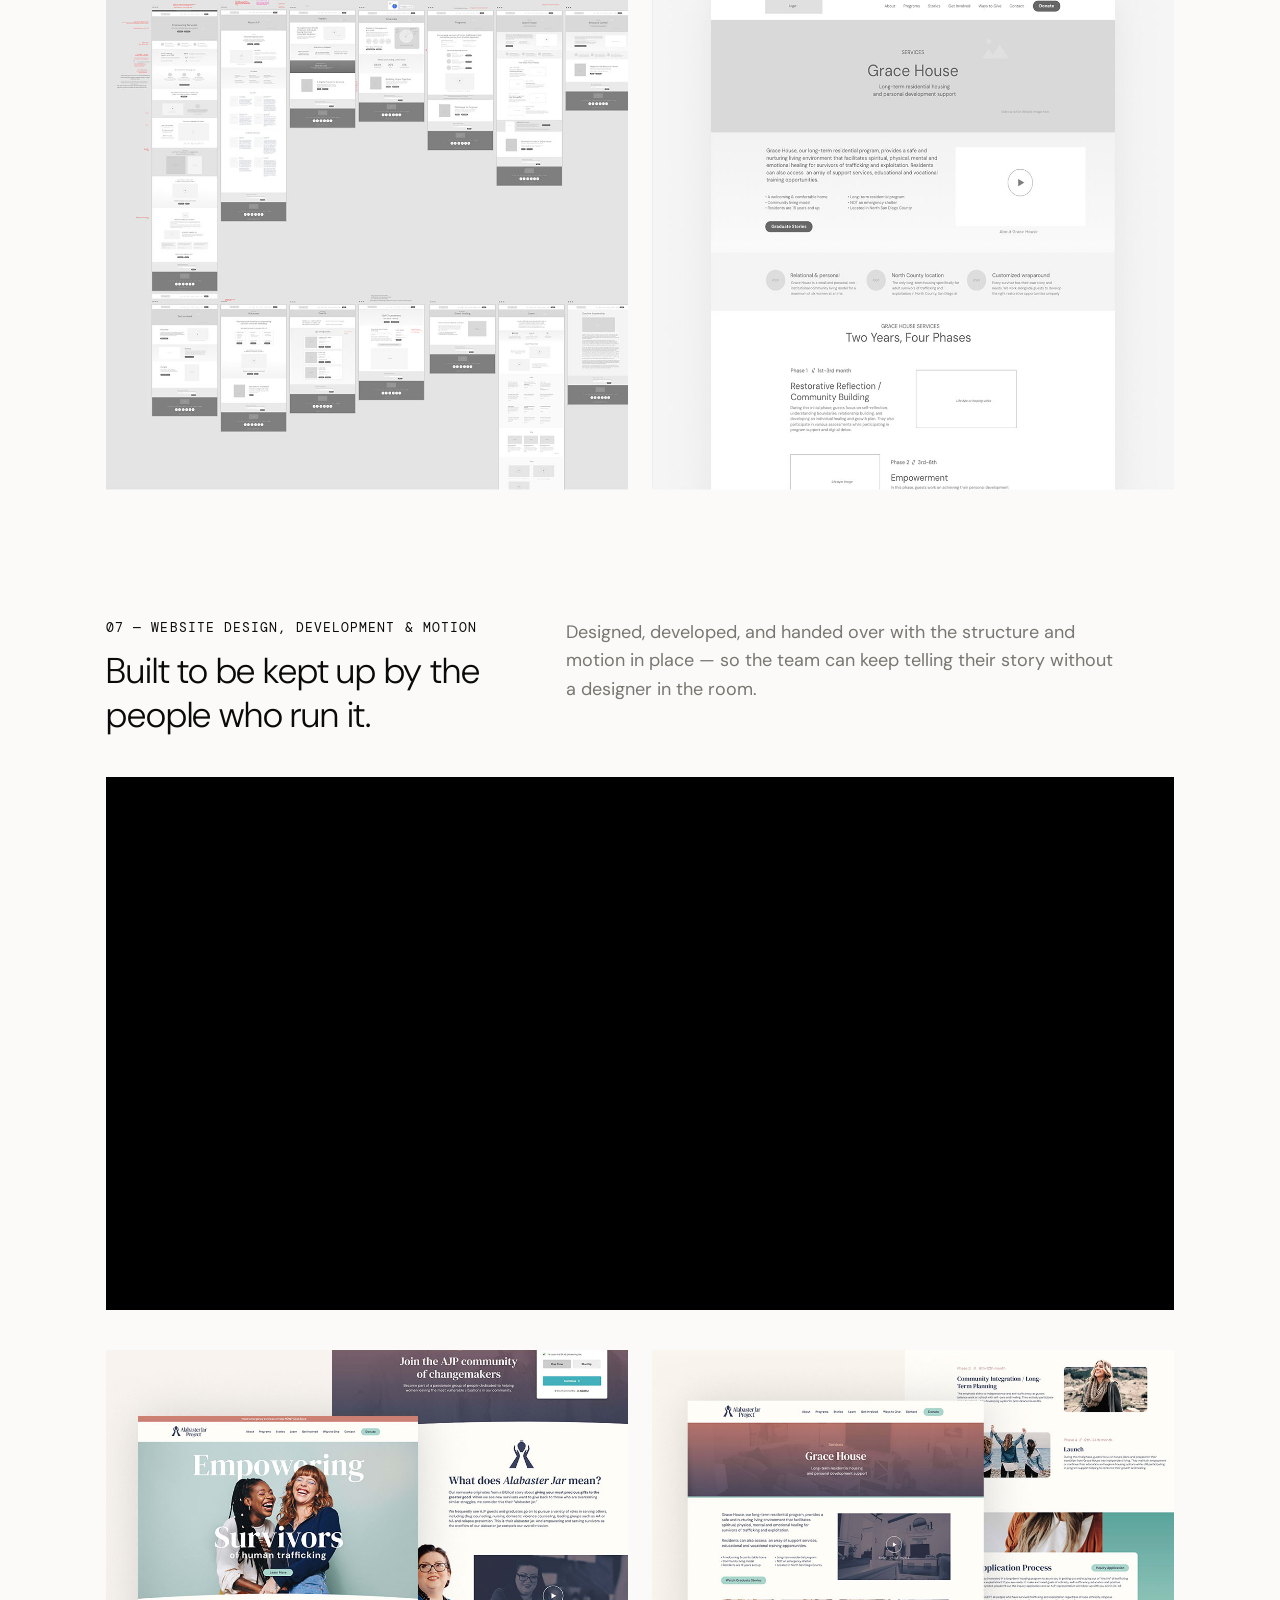
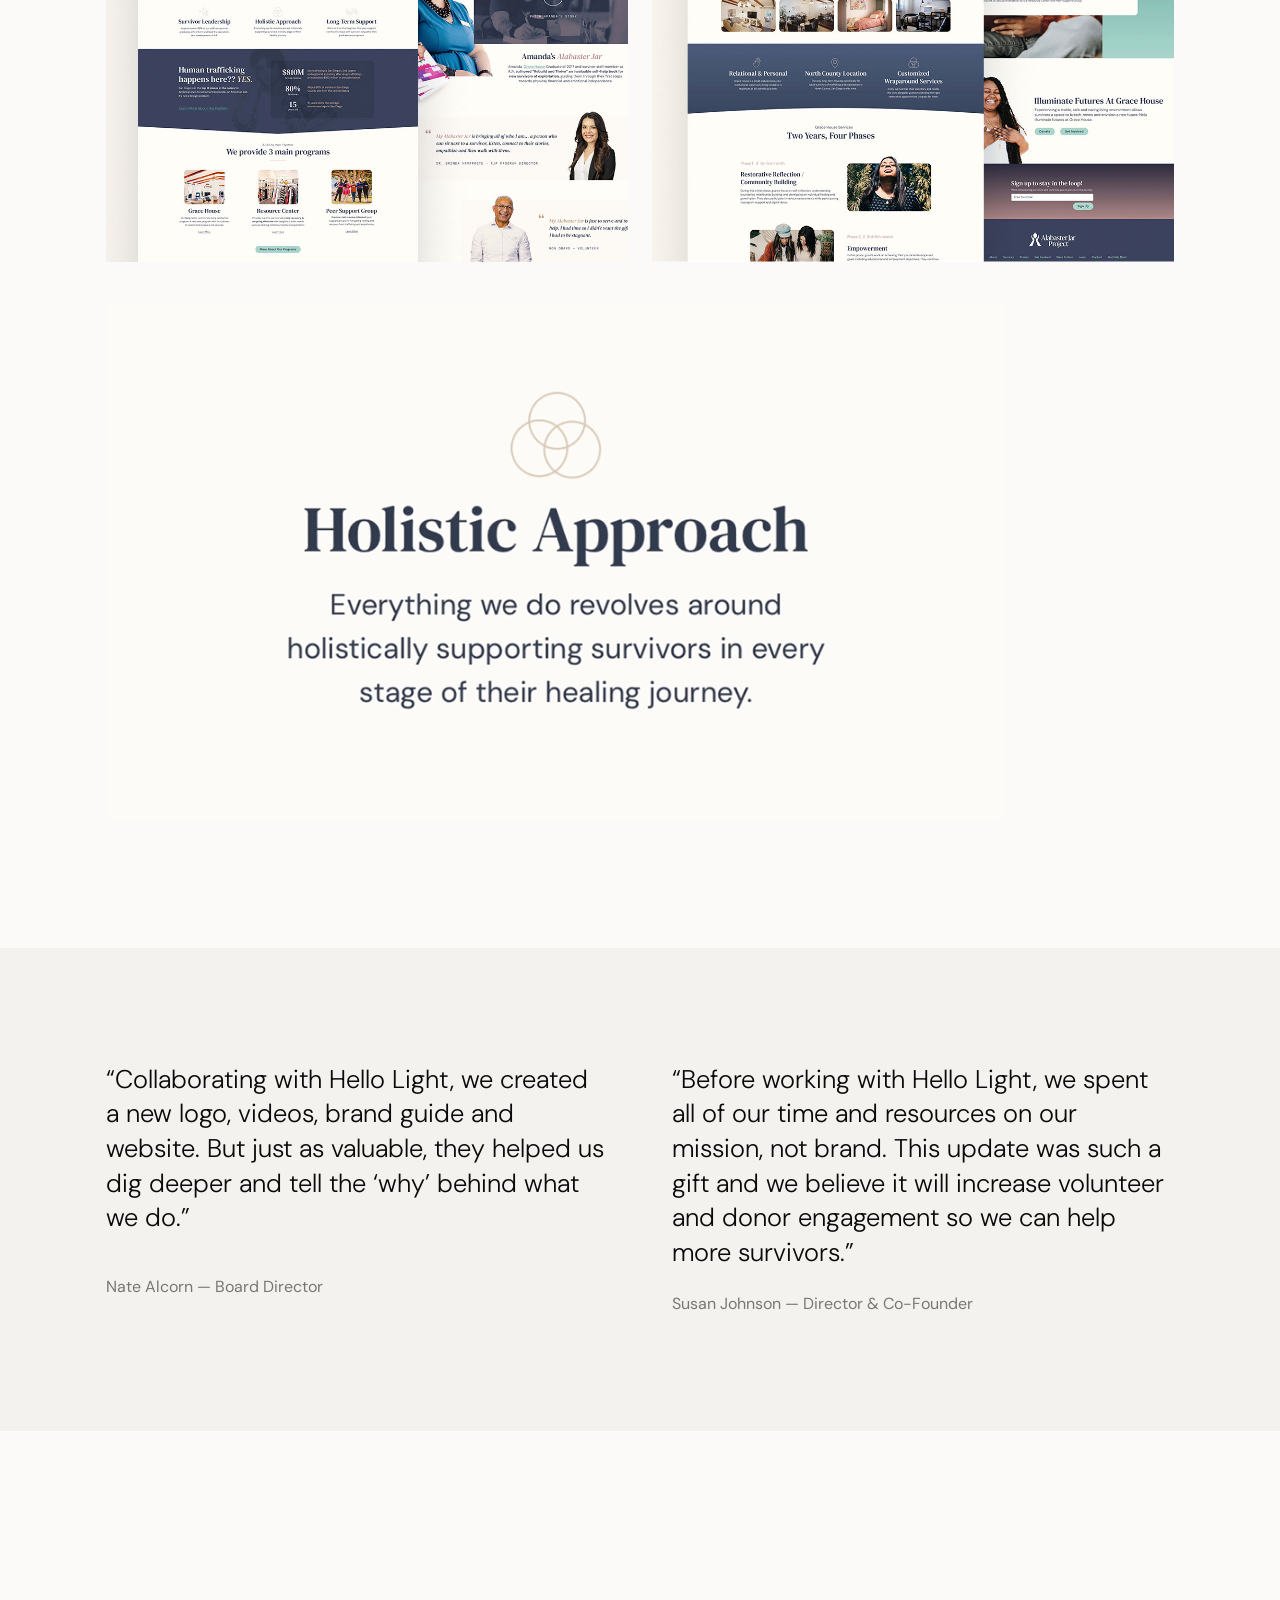
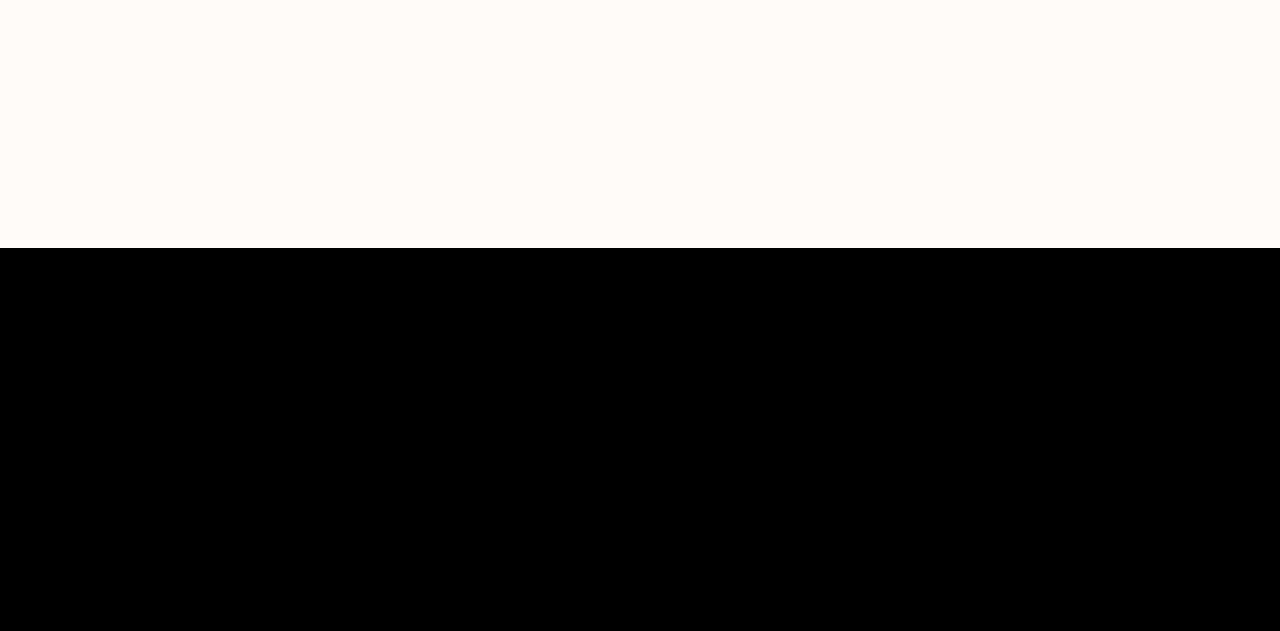
==== commit 8e090ad0: "Close loops: donate page (RaiseDonors), FAQ, team bios, mailto newsletter, connect@ email, og:image " ====
--- a/case-study.html
+++ b/case-study.html
@@ -5,7 +5,7 @@
   <meta name="viewport" content="width=device-width, initial-scale=1">
   <title>Alabaster Jar Project — Hello Light</title>
   <meta name="description" content="Creating a brand worthy of their impact. Hello Light's 2024 partnership with Alabaster Jar Project.">
-  <meta property="og:image" content="assets/home/Hello-Light-Alabaster-Jar-Project-Hero-Banner.jpg">
+  <meta property="og:image" content="https://www.hellolight.org/assets/og-image.jpg">
   <link rel="preconnect" href="https://fonts.googleapis.com">
   <link rel="preconnect" href="https://fonts.gstatic.com" crossorigin>
   <link href="https://fonts.googleapis.com/css2?family=DM+Mono:wght@400&family=DM+Sans:opsz,wght@9..40,300;9..40,400;9..40,500&display=swap" rel="stylesheet">
@@ -24,6 +24,16 @@
       <a href="case-study.html" aria-current="page">case study</a>
       <a href="index.html#contact">contact</a>
     </nav>
+    <a class="nav__donate" href="donate.html">donate <span>(tax deductible)</span></a>
+    <button class="nav__toggle" aria-label="Menu" aria-expanded="false" aria-controls="mobile-menu"><span></span><span></span></button>
+  </header>
+  <nav class="mobile-menu" id="mobile-menu" aria-label="Mobile">
+    <a href="index.html#what-we-do">what we do</a>
+    <a href="team.html">team</a>
+    <a href="case-study.html">case study</a>
+    <a href="index.html#contact">contact</a>
+    <a href="donate.html" class="gold">donate</a>
+  </nav>
     <a class="nav__donate" href="index.html#support">donate <span>(tax deductible)</span></a>
     <button class="nav__toggle" aria-label="Menu" aria-expanded="false" aria-controls="mobile-menu"><span></span><span></span></button>
   </header>
@@ -142,10 +152,8 @@
         <p>A brand film and interview series shot with survivors, staff, and board — the “why” in their own words.</p>
       </div>
       <div class="grid-1">
-        <figure>
-          <video controls preload="none" playsinline poster="assets/case-study/AJP/Video-Production-01.jpg">
-            <source src="assets/case-study/AJP/AJP-It-Take-A-Community-1080.mp4" type="video/mp4">
-          </video>
+        <figure class="embed">
+          <iframe src="https://www.youtube-nocookie.com/embed/FOsRgqL8DLk?rel=0&modestbranding=1" title="Alabaster Jar Project — It Takes a Community" loading="lazy" allow="accelerometer; autoplay; clipboard-write; encrypted-media; gyroscope; picture-in-picture; web-share" referrerpolicy="strict-origin-when-cross-origin" allowfullscreen></iframe>
         </figure>
       </div>
       <div class="grid-2 square">
@@ -208,7 +216,7 @@
     <section class="cs-next">
       <p class="lede">Every year, one nonprofit. If you know one that should be next — or you’d like to help this continue — we’d love to hear from you.</p>
       <div class="hero__ctas">
-        <a class="btn" href="mailto:hello@hellolight.org">say hello</a>
+        <a class="btn" href="mailto:connect@hellolight.org">say hello</a>
         <a class="btn" href="index.html#support">support the work</a>
       </div>
     </section>
@@ -224,7 +232,8 @@
         <a href="team.html">team</a>
         <a href="case-study.html">case study</a>
         <a href="index.html#contact">contact</a>
-        <a href="index.html#support">donate</a>
+        <a href="faq.html">faq</a>
+        <a href="donate.html">donate</a>
       </nav>
       <div class="footer__social">
         <a href="https://www.instagram.com/_hello_light" rel="noopener" target="_blank">instagram</a>
--- a/styles.css
+++ b/styles.css
@@ -220,6 +220,7 @@
 .support__ask { max-width: 560px; }
 .support__ask .btn { justify-self: start; }
 .support__news { max-width: 520px; }
+.support__news .btn { justify-self: start; }
 .newsletter { display: flex; border-bottom: 1px solid var(--ink); }
 .newsletter input {
   flex: 1; min-width: 0; border: 0; background: none; padding: 14px 0;
@@ -308,6 +309,8 @@
 .people__meta { display: grid; gap: 12px; max-width: 560px; }
 .people__meta h2 { font-size: 28px; }
 .people__meta .eyebrow { color: var(--muted); }
+.people__link { font-size: 14px; font-weight: 500; letter-spacing: .04em; border-bottom: 1px solid var(--line); justify-self: start; }
+.people__link:hover { color: var(--gold-deep); border-color: var(--gold); }
 
 /* legal */
 .legal { padding-top: 0; padding-bottom: clamp(72px, 9vw, 128px); display: grid; gap: 72px; max-width: calc(720px + 2 * var(--pad)); }
@@ -342,7 +345,30 @@
 .grid-2.square figure { aspect-ratio: 1; }
 .grid-2.square img { height: 100%; object-fit: cover; }
 video { background: #000; }
+.embed { aspect-ratio: 16 / 9; background: #000; }
+.embed iframe { width: 100%; height: 100%; border: 0; display: block; }
 @media (max-width: 860px) {
   .phase__head, .grid-2 { grid-template-columns: 1fr; gap: 24px; }
   .band figure { aspect-ratio: 16 / 9; }
 }
+
+/* donate */
+.donate { padding-top: 0; padding-bottom: clamp(96px, 10vw, 160px); display: grid; grid-template-columns: 1fr 1.4fr; gap: 80px; align-items: start; }
+.donate__aside { display: grid; gap: 22px; max-width: 460px; }
+.donate__aside p:not(.eyebrow) { color: var(--muted); font-size: 17px; line-height: 1.6; }
+.donate__form { min-height: 560px; background: #fff; border: 1px solid var(--line); padding: 24px; }
+@media (max-width: 860px) { .donate { grid-template-columns: 1fr; gap: 40px; } .donate__form { padding: 12px; } }
+
+/* faq */
+.faq { padding-top: 0; padding-bottom: clamp(96px, 10vw, 160px); display: grid; gap: 40px; }
+.faq__list { max-width: 760px; border-top: 1px solid var(--line); }
+.faq__item { border-bottom: 1px solid var(--line); }
+.faq__item summary { list-style: none; cursor: pointer; display: flex; justify-content: space-between; align-items: center; gap: 24px; padding: 24px 0; font-weight: 300; font-size: clamp(20px, 1.8vw, 24px); line-height: 1.3; }
+.faq__item summary::-webkit-details-marker { display: none; }
+.faq__icon { position: relative; flex: 0 0 18px; height: 18px; }
+.faq__icon::before, .faq__icon::after { content: ""; position: absolute; background: var(--gold); left: 0; top: 8px; width: 18px; height: 1px; transition: transform .3s ease; }
+.faq__icon::after { transform: rotate(90deg); }
+.faq__item[open] .faq__icon::after { transform: rotate(0); }
+.faq__item p { padding: 0 0 28px; max-width: 640px; color: #3a3733; font-size: 17px; line-height: 1.65; }
+.faq__item p a { border-bottom: 1px solid var(--line); }
+.faq__item p a:hover { color: var(--gold-deep); border-color: var(--gold); }
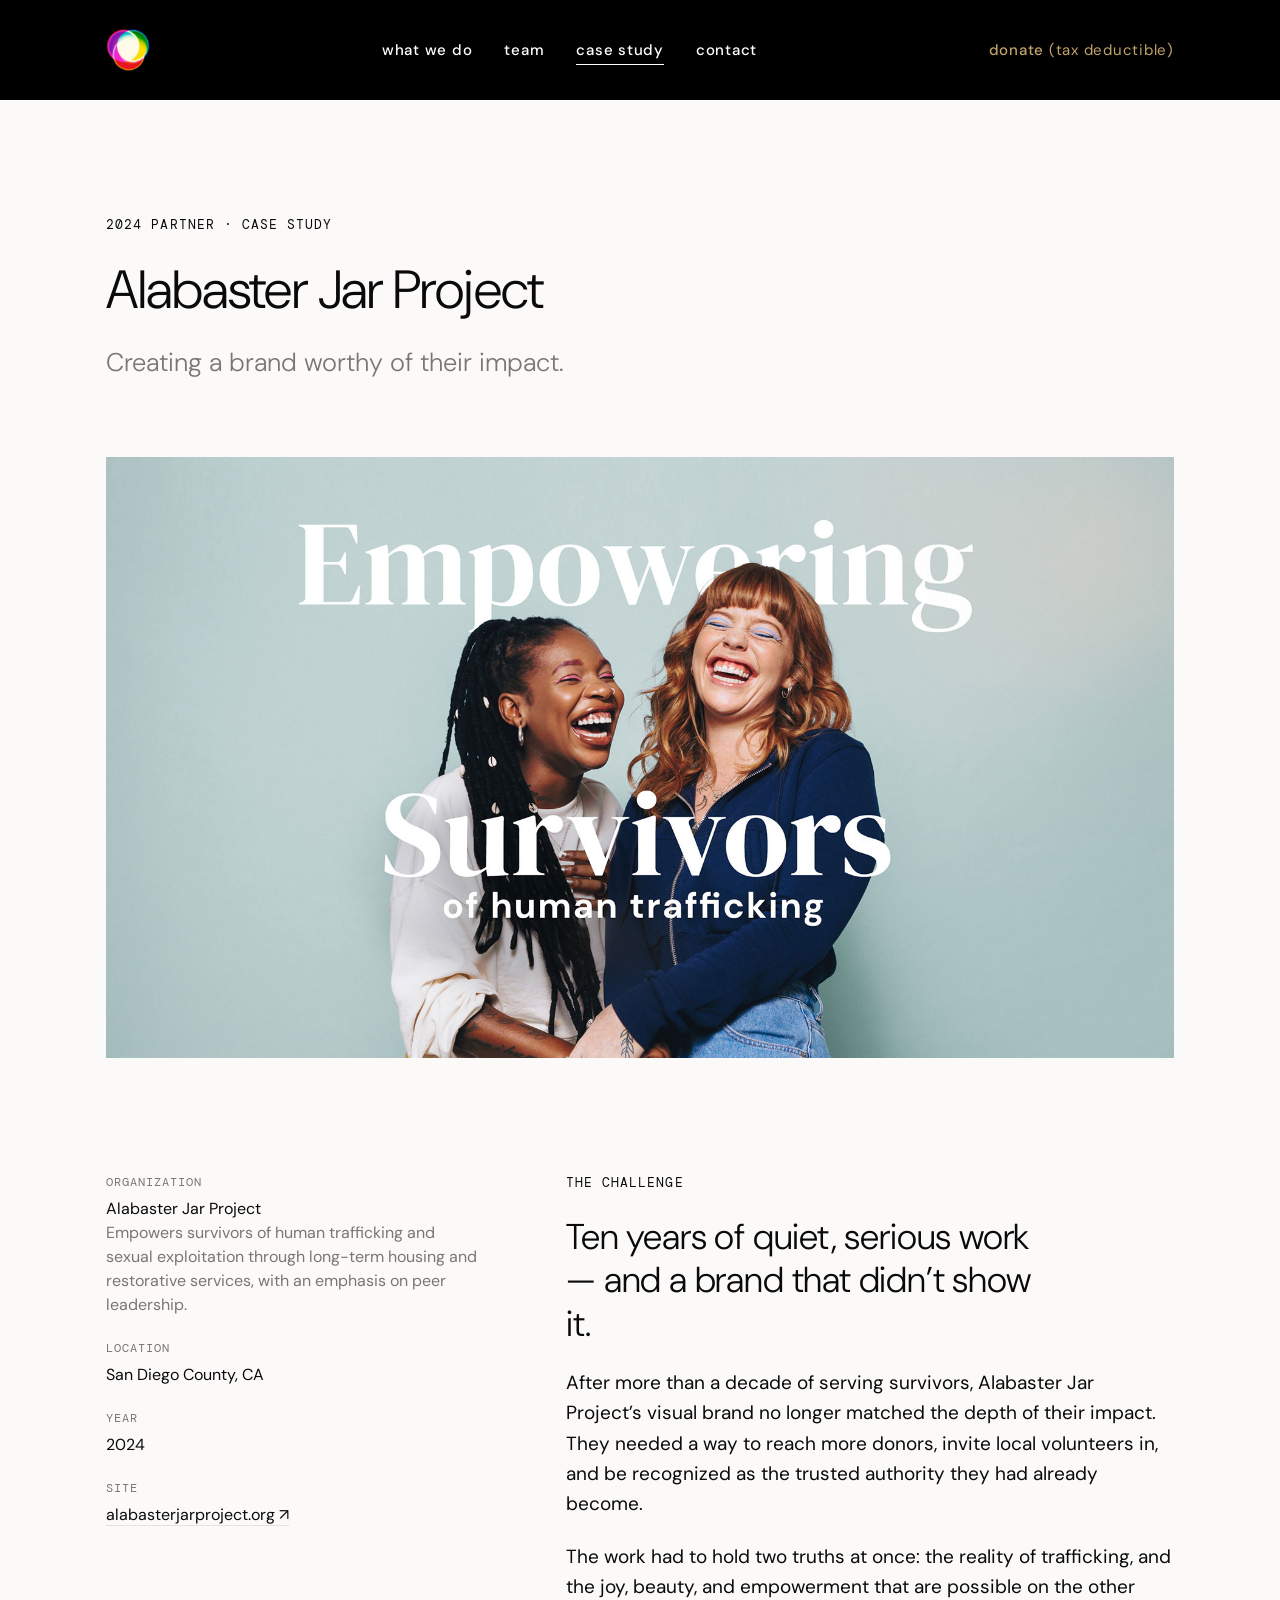
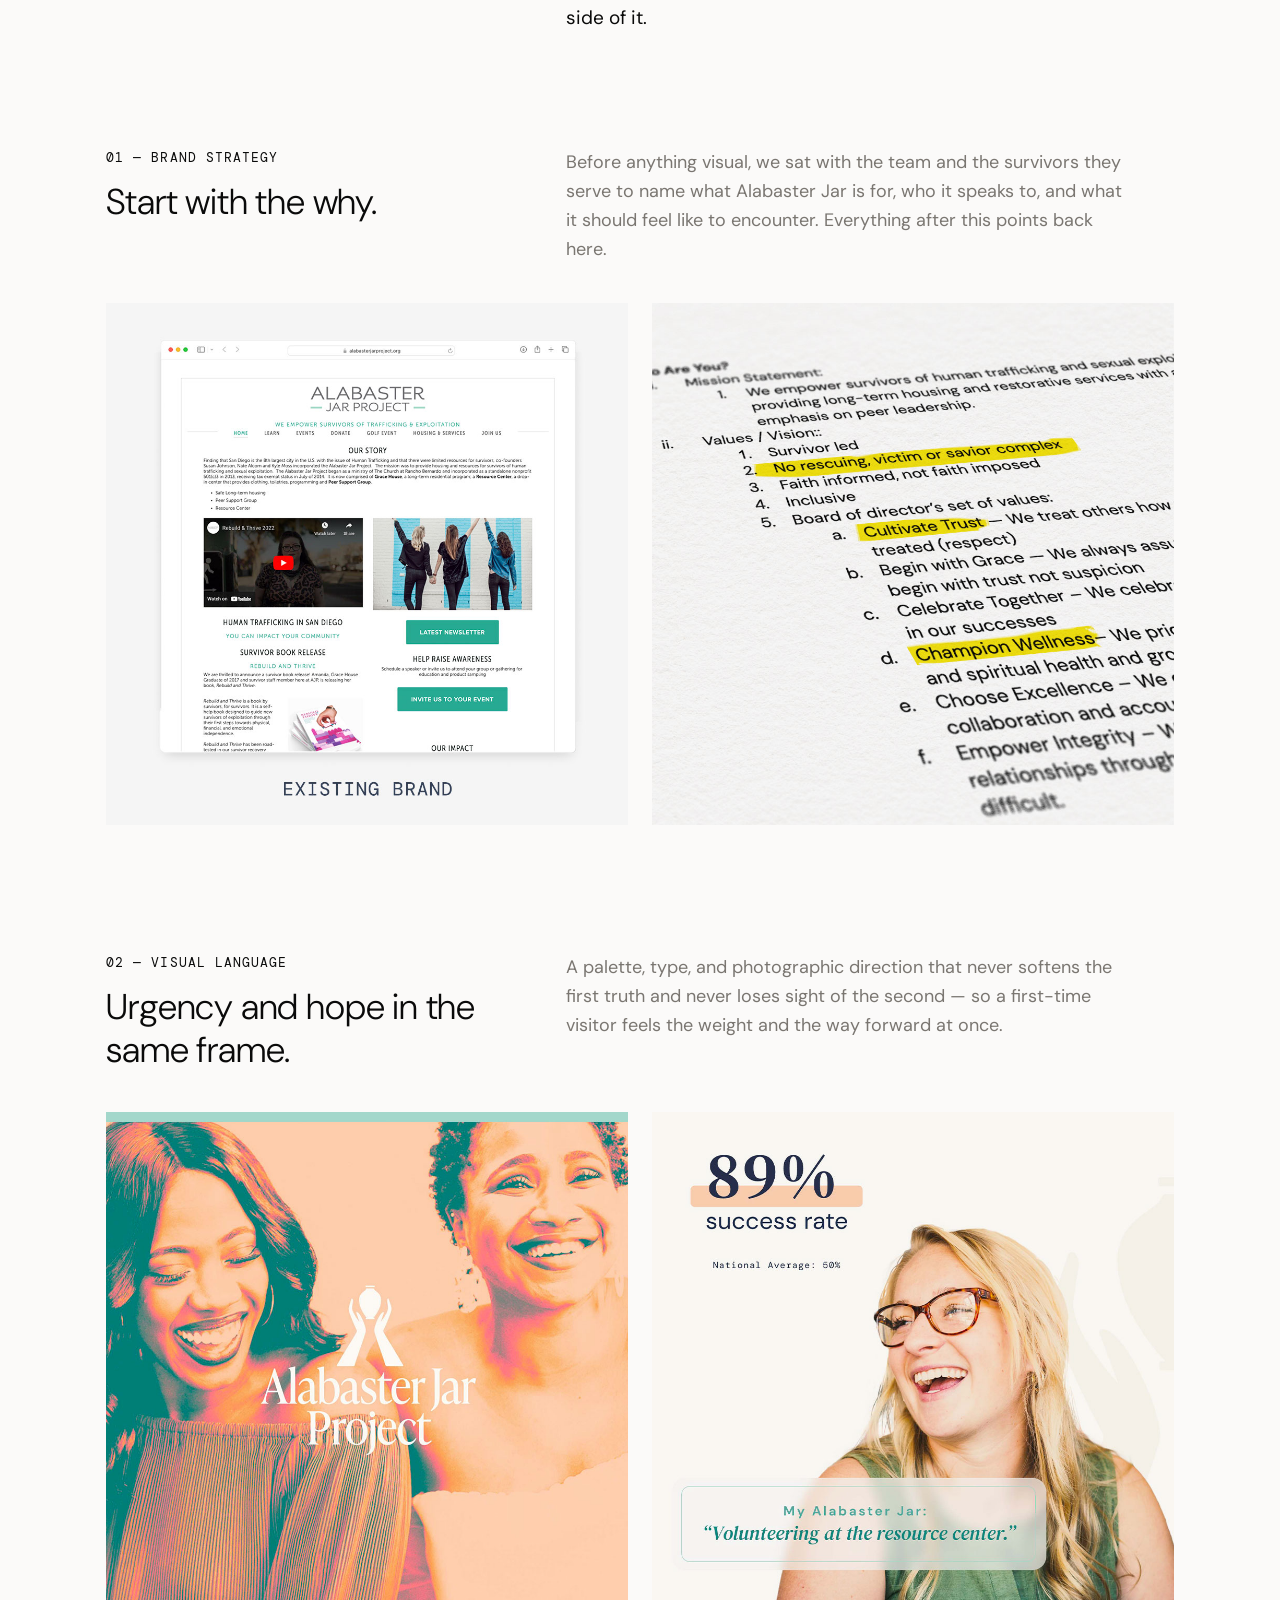
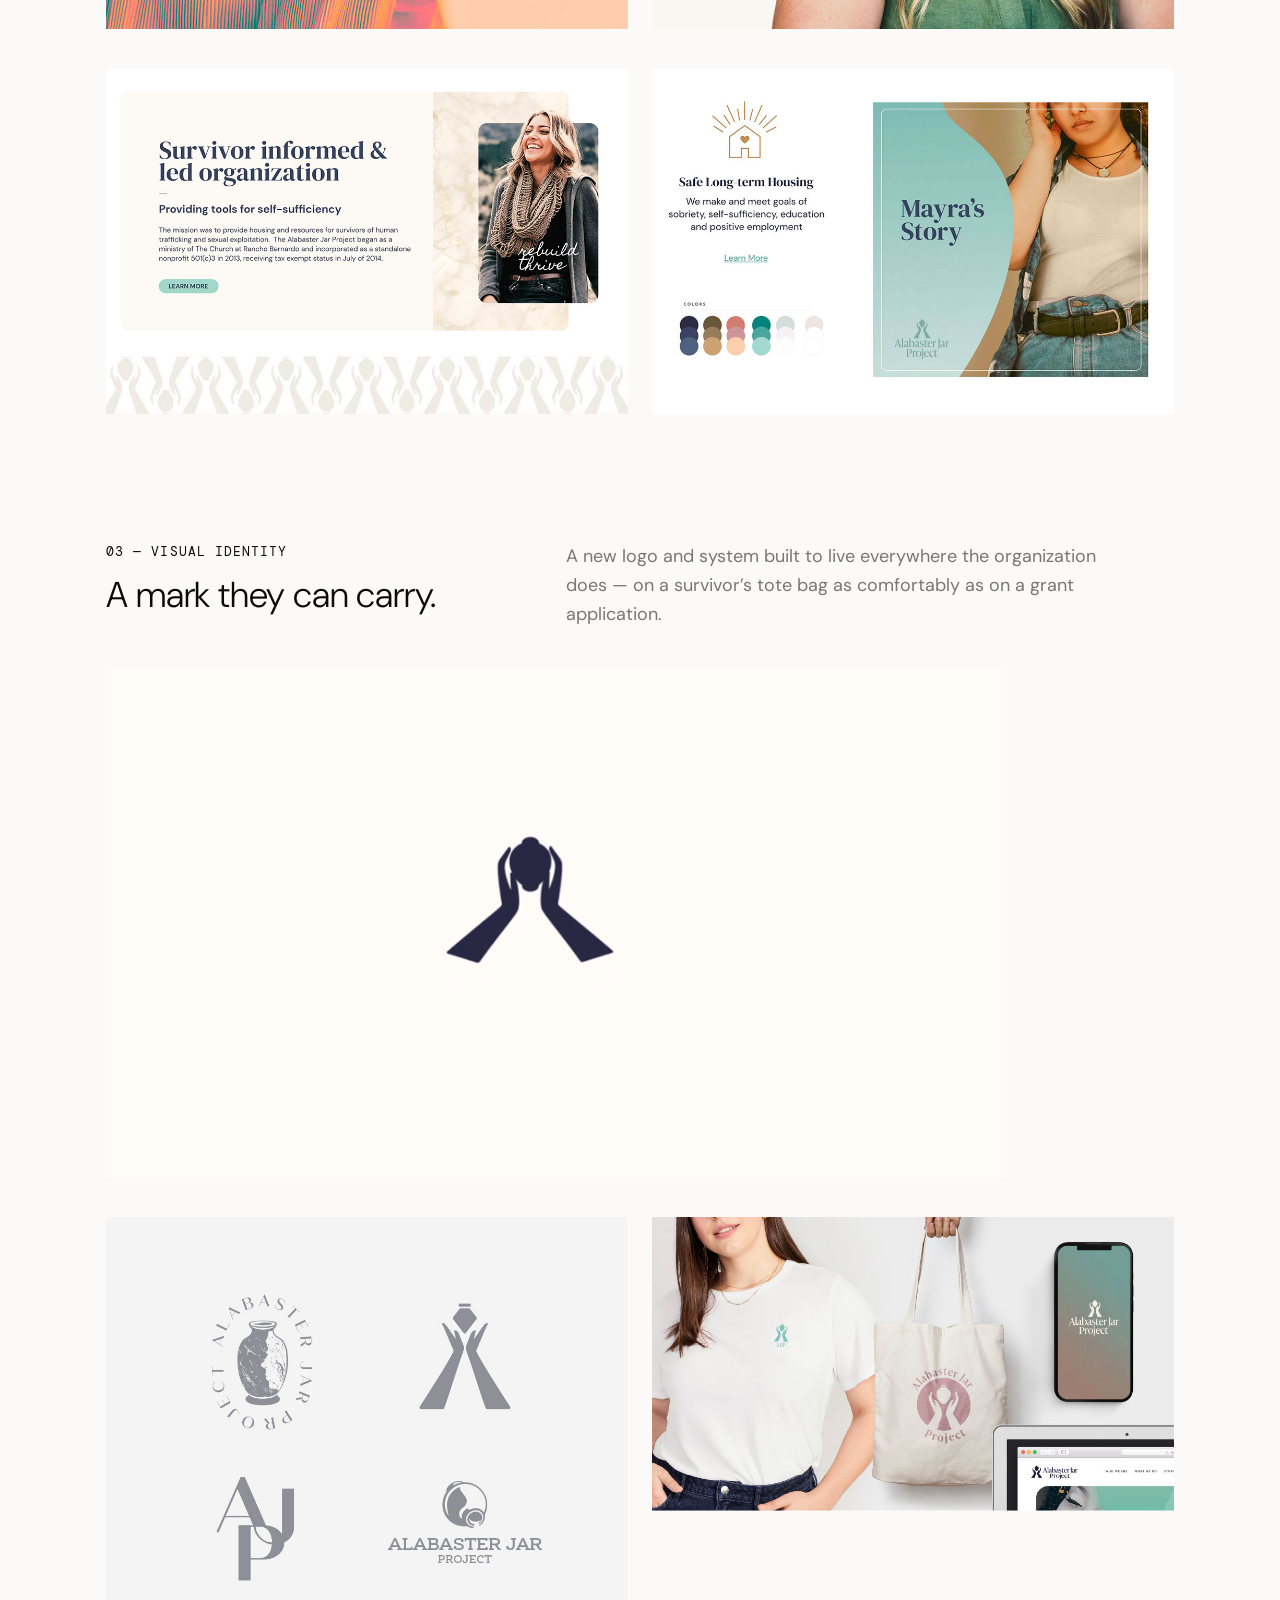
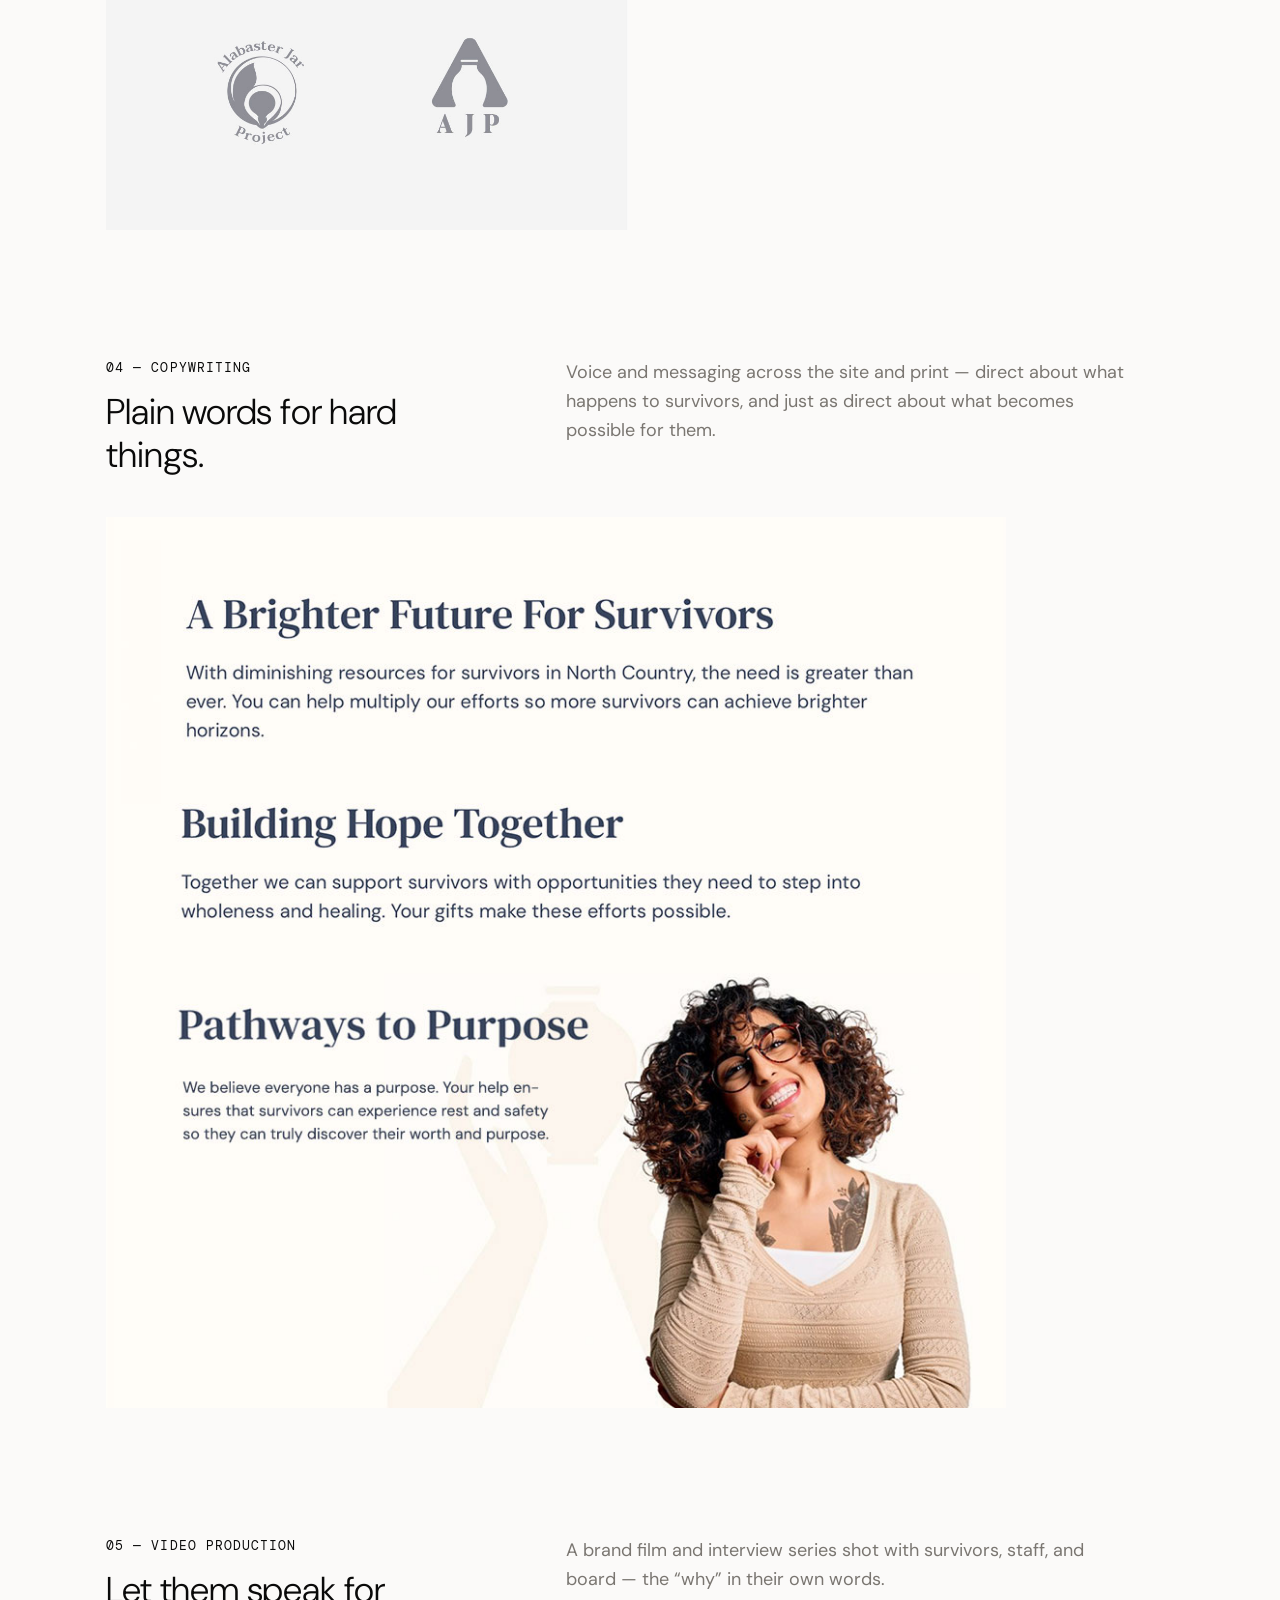
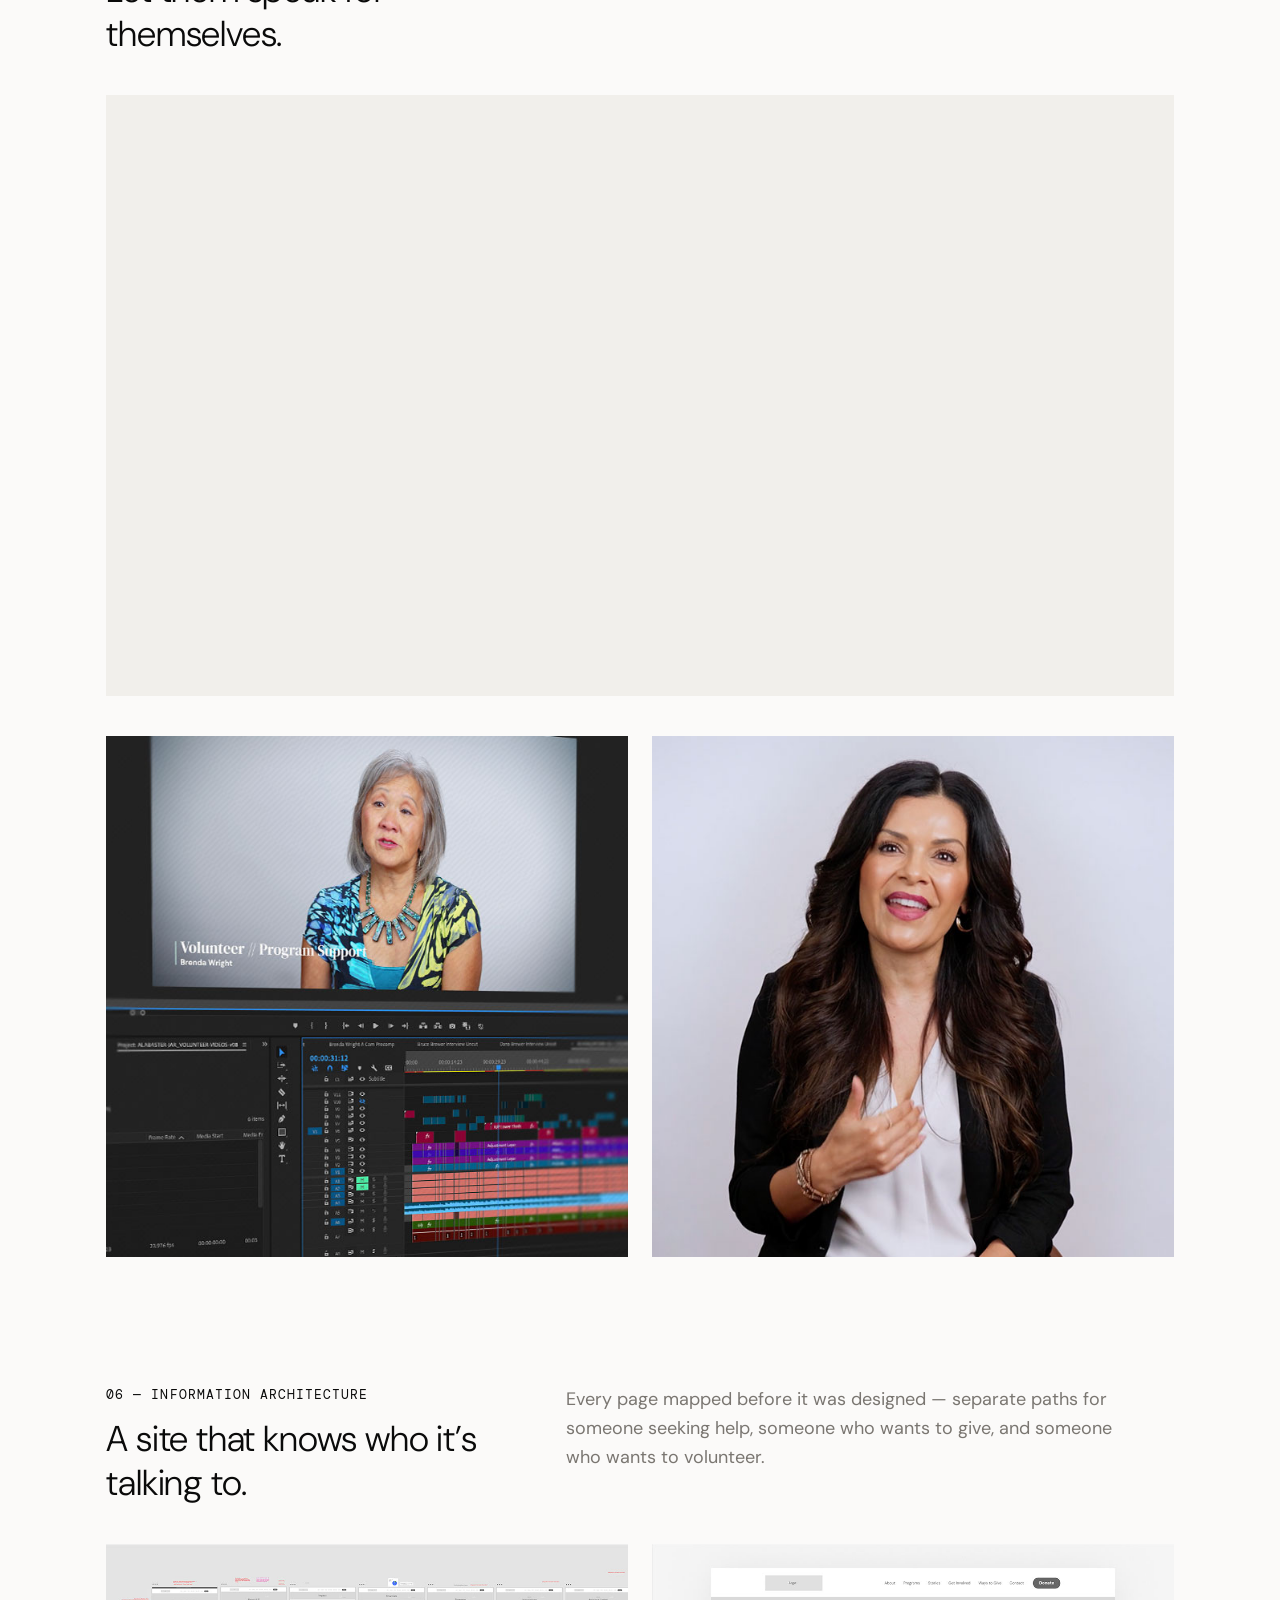
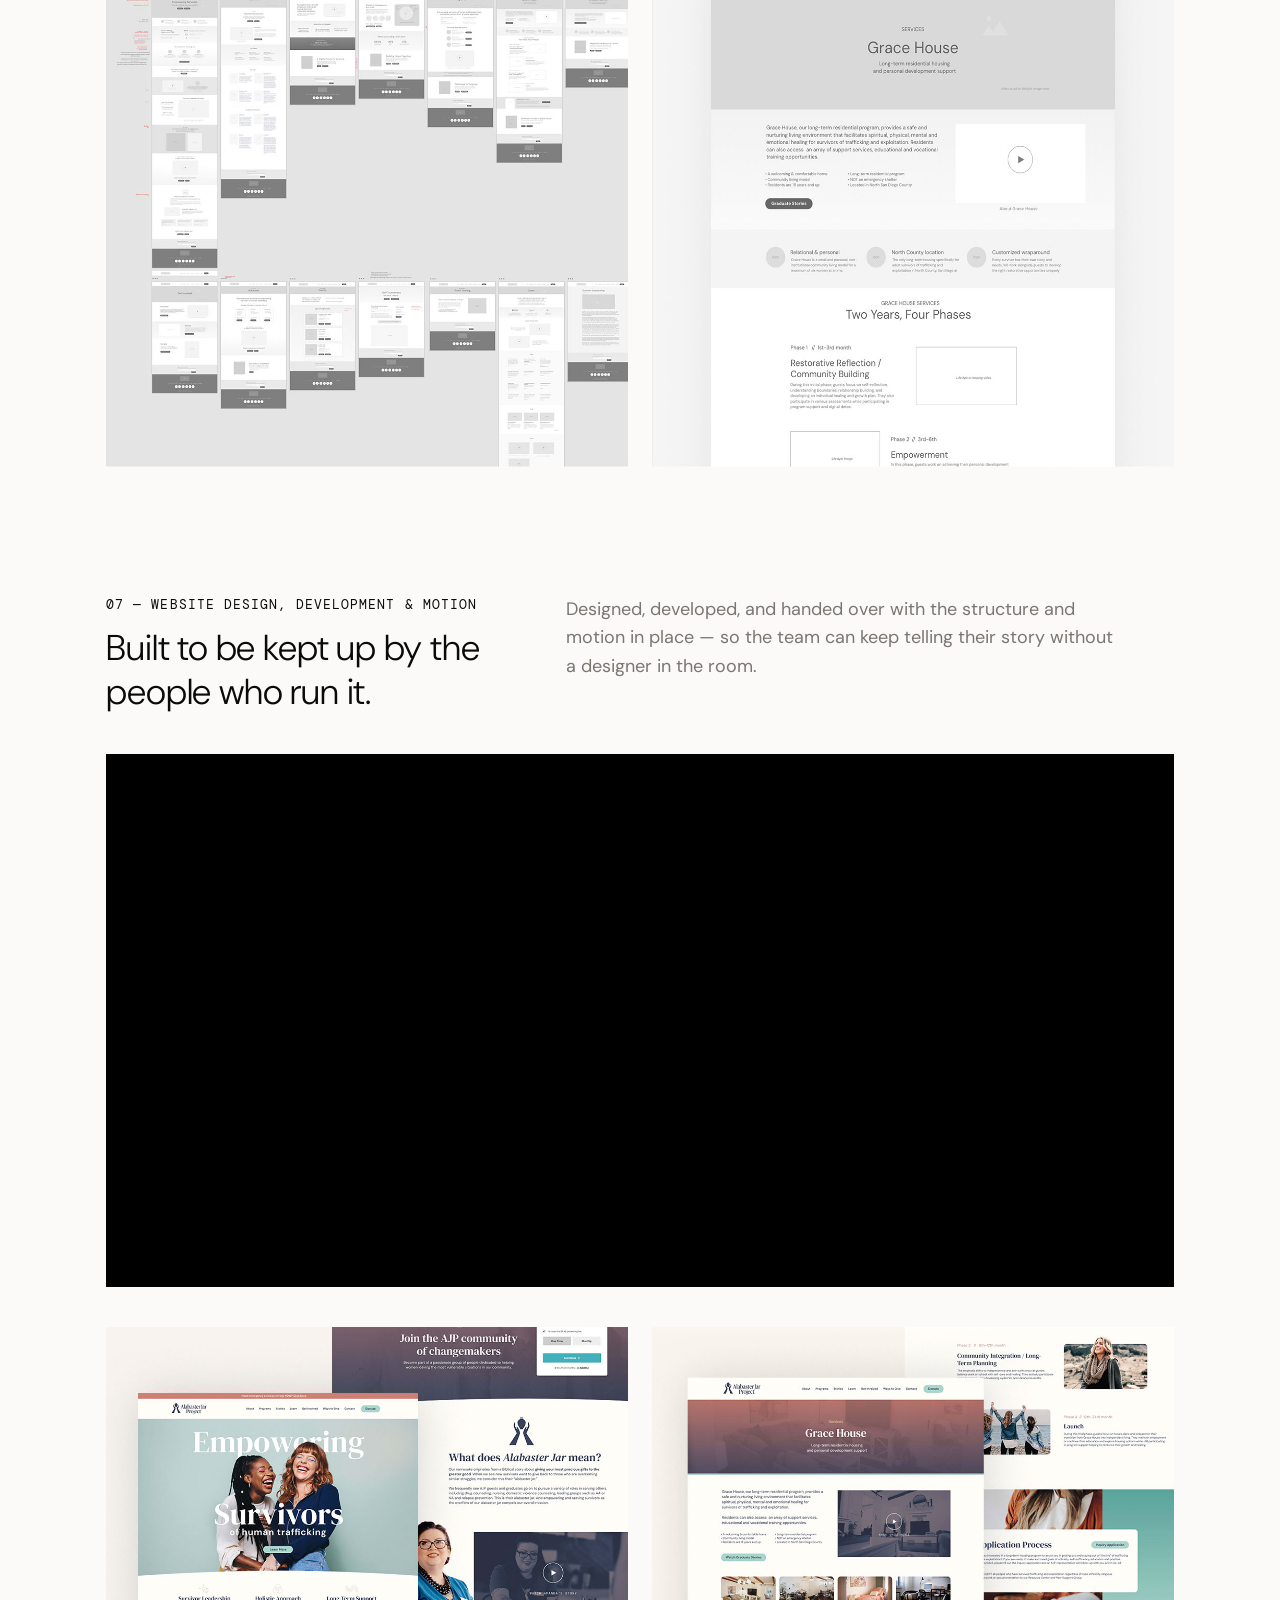
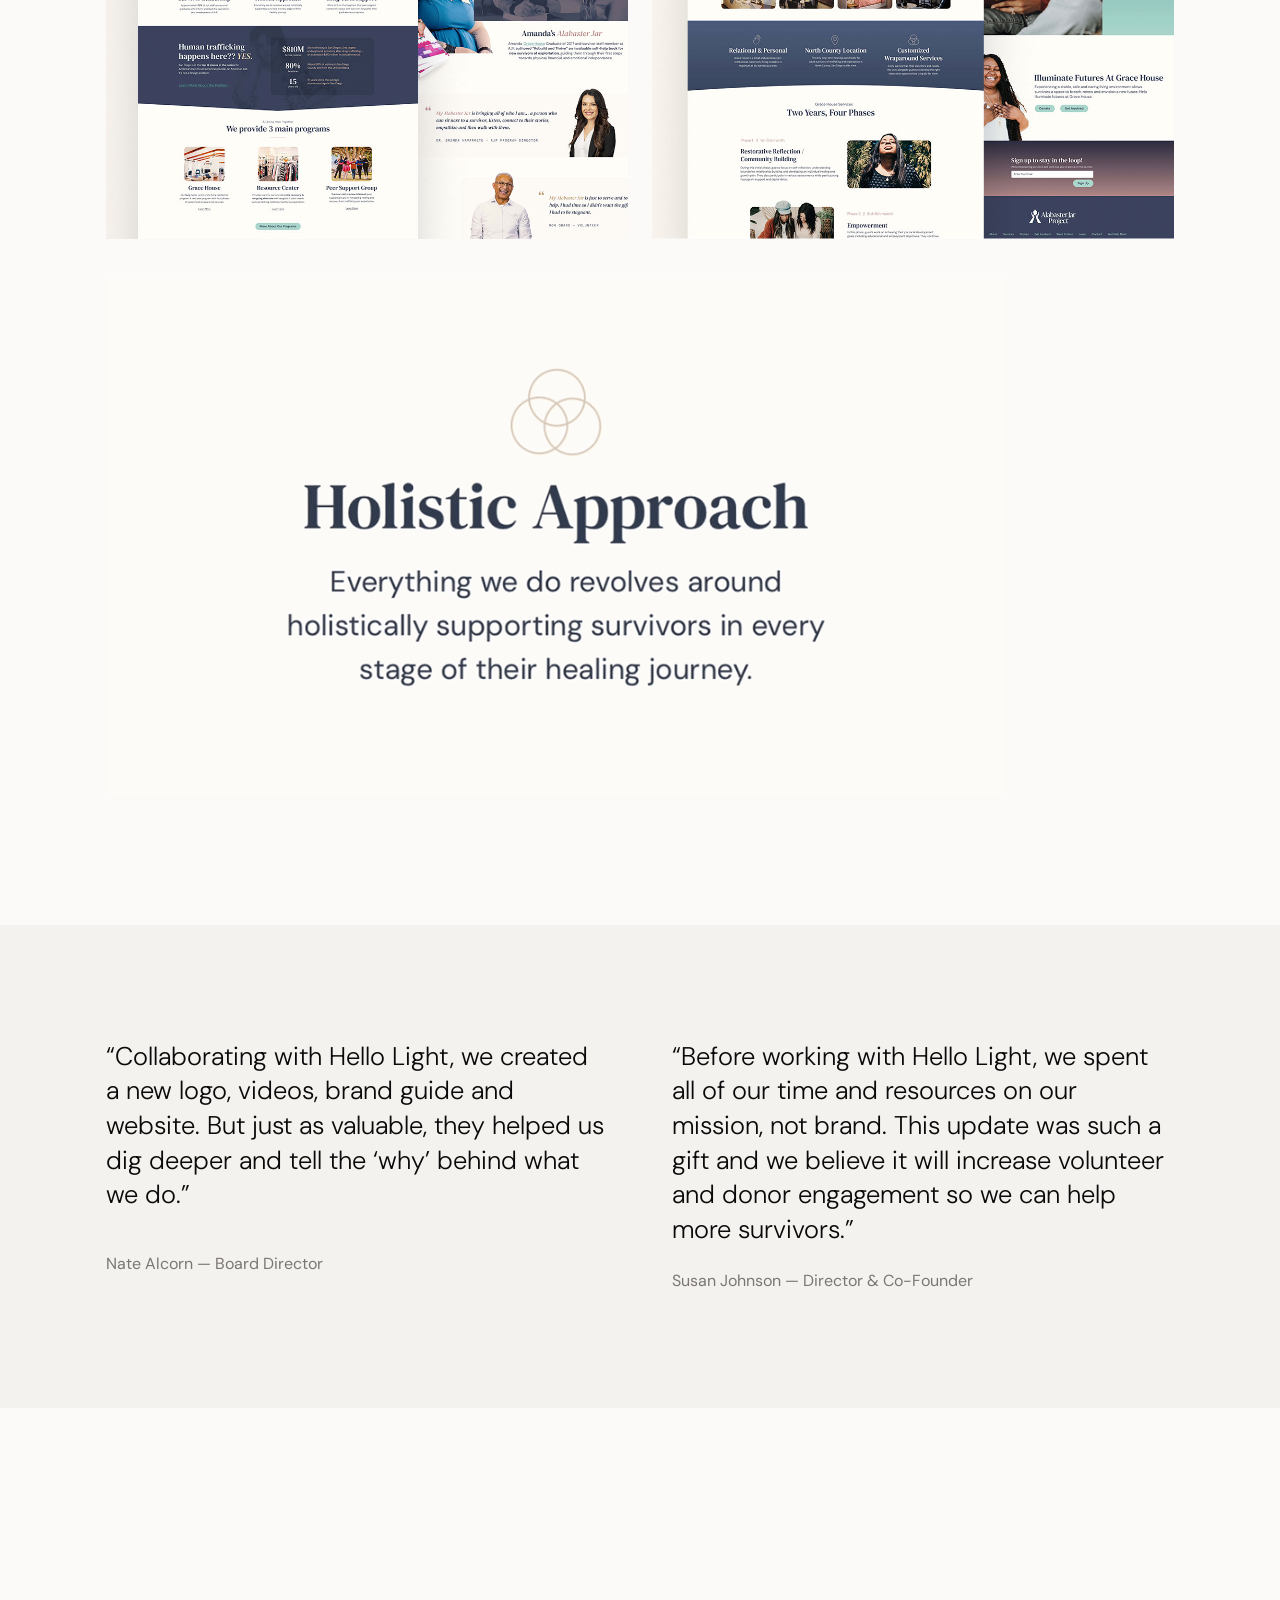
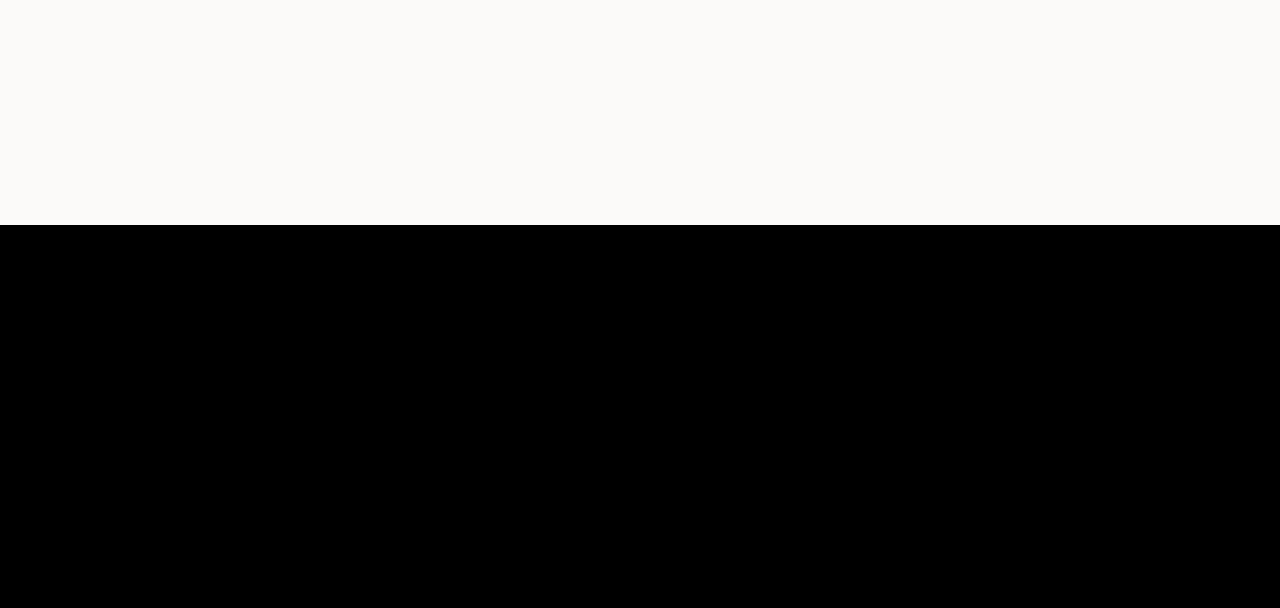
==== commit 2ce641e8: "Black nav, Kingdom-minded criteria, drop year references, fix duplicated nav markup Co-Authored-By: " ====
--- a/case-study.html
+++ b/case-study.html
@@ -17,7 +17,7 @@
 <body>
 
   <header class="nav" id="top">
-    <a class="mark" href="index.html" aria-label="Hello Light — home"><img src="assets/home/StoS-Website.jpg" alt="" width="40" height="40"></a>
+    <a class="mark" href="index.html" aria-label="Hello Light — home"><img src="assets/home/StoS-Website.jpg" alt="" width="44" height="44"></a>
     <nav class="nav__links" aria-label="Primary">
       <a href="index.html#what-we-do">what we do</a>
       <a href="team.html">team</a>
@@ -34,16 +34,6 @@
     <a href="index.html#contact">contact</a>
     <a href="donate.html" class="gold">donate</a>
   </nav>
-    <a class="nav__donate" href="index.html#support">donate <span>(tax deductible)</span></a>
-    <button class="nav__toggle" aria-label="Menu" aria-expanded="false" aria-controls="mobile-menu"><span></span><span></span></button>
-  </header>
-  <nav class="mobile-menu" id="mobile-menu" aria-label="Mobile">
-    <a href="index.html#what-we-do">what we do</a>
-    <a href="team.html">team</a>
-    <a href="case-study.html">case study</a>
-    <a href="index.html#contact">contact</a>
-    <a href="index.html#support" class="gold">donate</a>
-  </nav>
 
   <main>
 
--- a/styles.css
+++ b/styles.css
@@ -65,7 +65,7 @@
 .wordmark img { height: 22px; width: auto; display: block; }
 .wordmark--light { color: #fff; }
 .mark { display: inline-flex; }
-.mark img { width: 40px; height: 40px; border-radius: 50%; display: block; transition: transform .4s ease; }
+.mark img { width: 44px; height: 44px; display: block; transition: transform .4s ease; }
 .mark:hover img { transform: rotate(120deg); }
 
 /* ---------- buttons ---------- */
@@ -94,8 +94,7 @@
   position: sticky; top: 0; z-index: 20;
   display: flex; align-items: center; justify-content: space-between;
   padding-top: 28px; padding-bottom: 28px;
-  background: color-mix(in srgb, var(--bg) 86%, transparent);
-  backdrop-filter: blur(10px); -webkit-backdrop-filter: blur(10px);
+  background: #000; color: #fff;
   transition: padding .3s ease;
 }
 .nav.is-scrolled { padding-top: 16px; padding-bottom: 16px; }
@@ -110,23 +109,23 @@
   transition: transform .3s ease;
 }
 .nav__links a:hover::after, .footer__links a:hover::after, .footer__social a:hover::after { transform: scaleX(1); }
-.nav__donate { color: var(--gold-deep); }
+.nav__donate { color: var(--gold); }
 .nav__donate span { font-weight: 400; }
 .nav__toggle {
   display: none; background: none; border: 0; padding: 8px; cursor: pointer;
   width: 40px; height: 40px; flex-direction: column; justify-content: center; gap: 6px;
 }
-.nav__toggle span { display: block; height: 1px; background: var(--ink); transition: transform .3s ease, opacity .3s ease; }
+.nav__toggle span { display: block; height: 1px; background: #fff; transition: transform .3s ease, opacity .3s ease; }
 .nav__toggle[aria-expanded="true"] span:first-child { transform: translateY(3.5px) rotate(45deg); }
 .nav__toggle[aria-expanded="true"] span:last-child { transform: translateY(-3.5px) rotate(-45deg); }
 .mobile-menu {
   display: none; flex-direction: column; gap: 24px;
   padding: 24px var(--pad) 40px;
-  background: var(--bg); border-bottom: 1px solid var(--line);
+  background: #000; color: #fff;
   font-weight: 300; font-size: 28px;
 }
 .mobile-menu.is-open { display: flex; }
-.mobile-menu .gold { color: var(--gold-deep); }
+.mobile-menu .gold { color: var(--gold); }
 
 /* hero */
 .hero {
